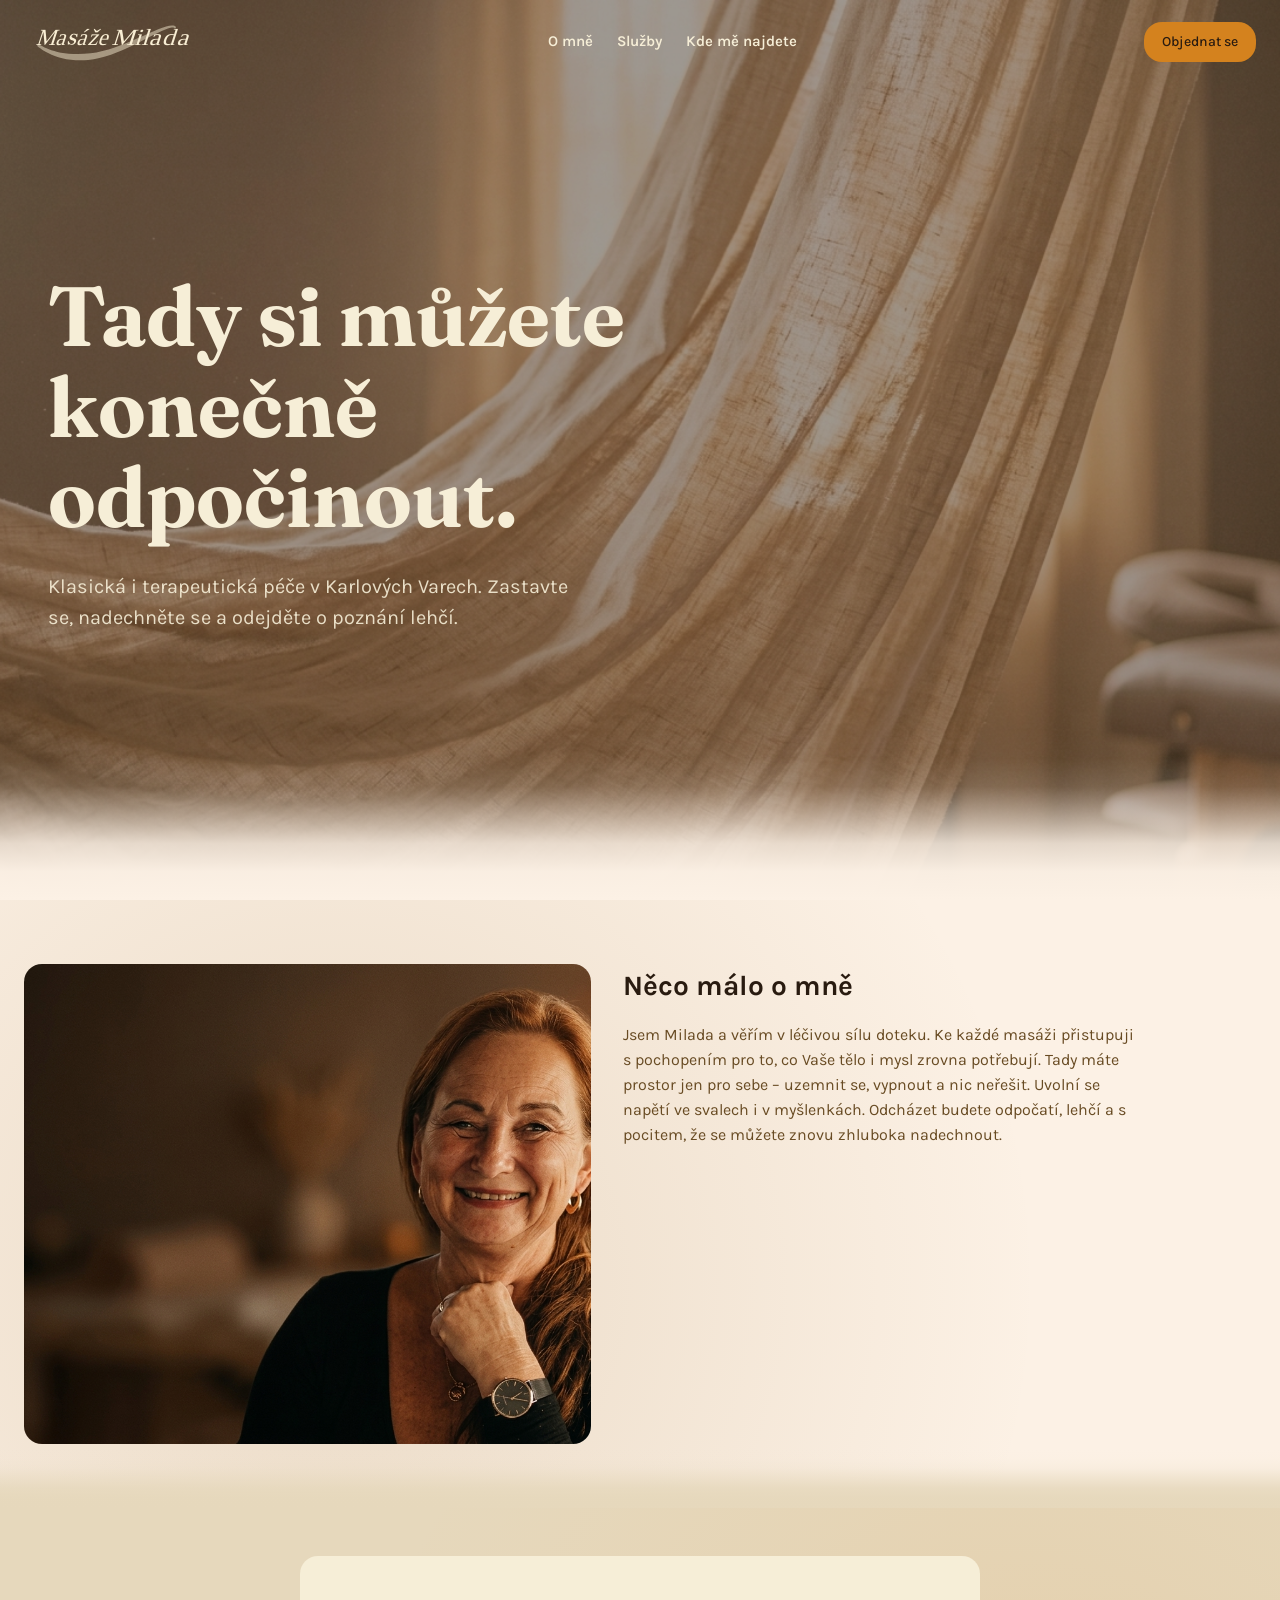
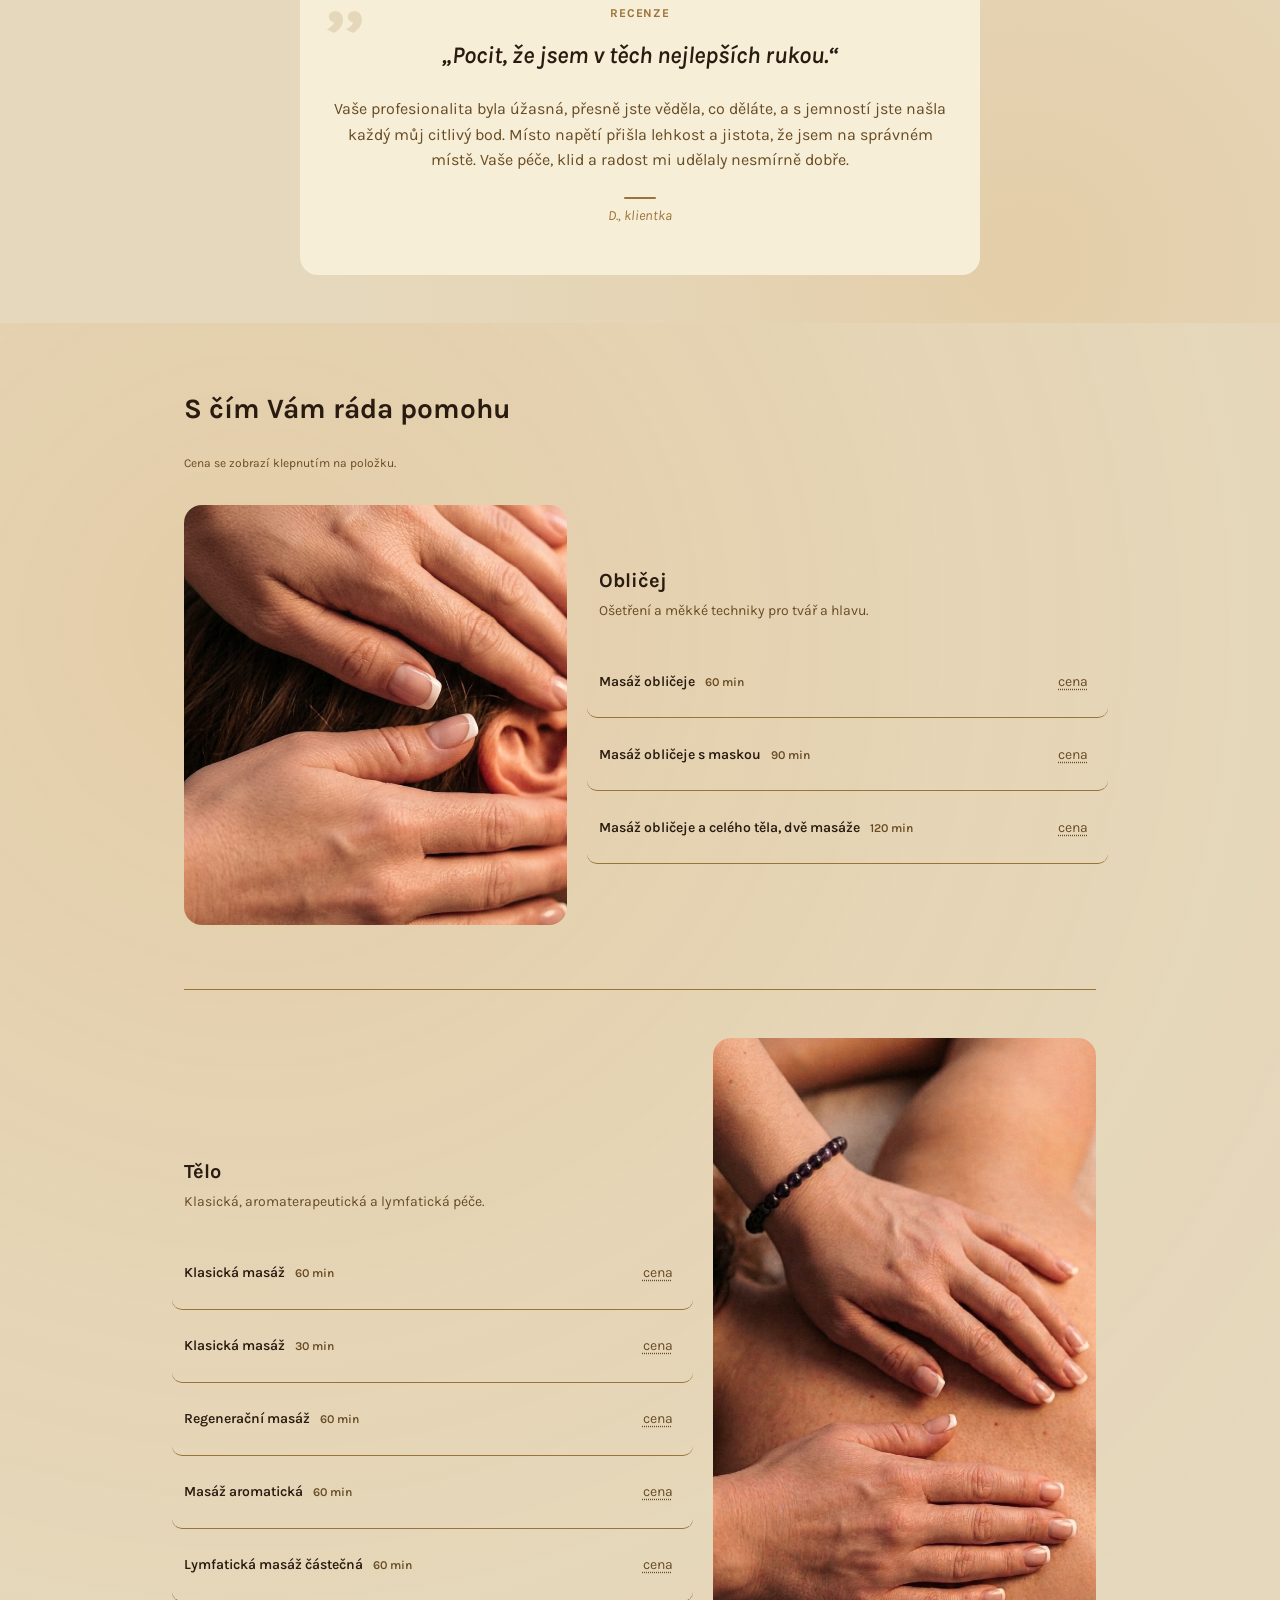
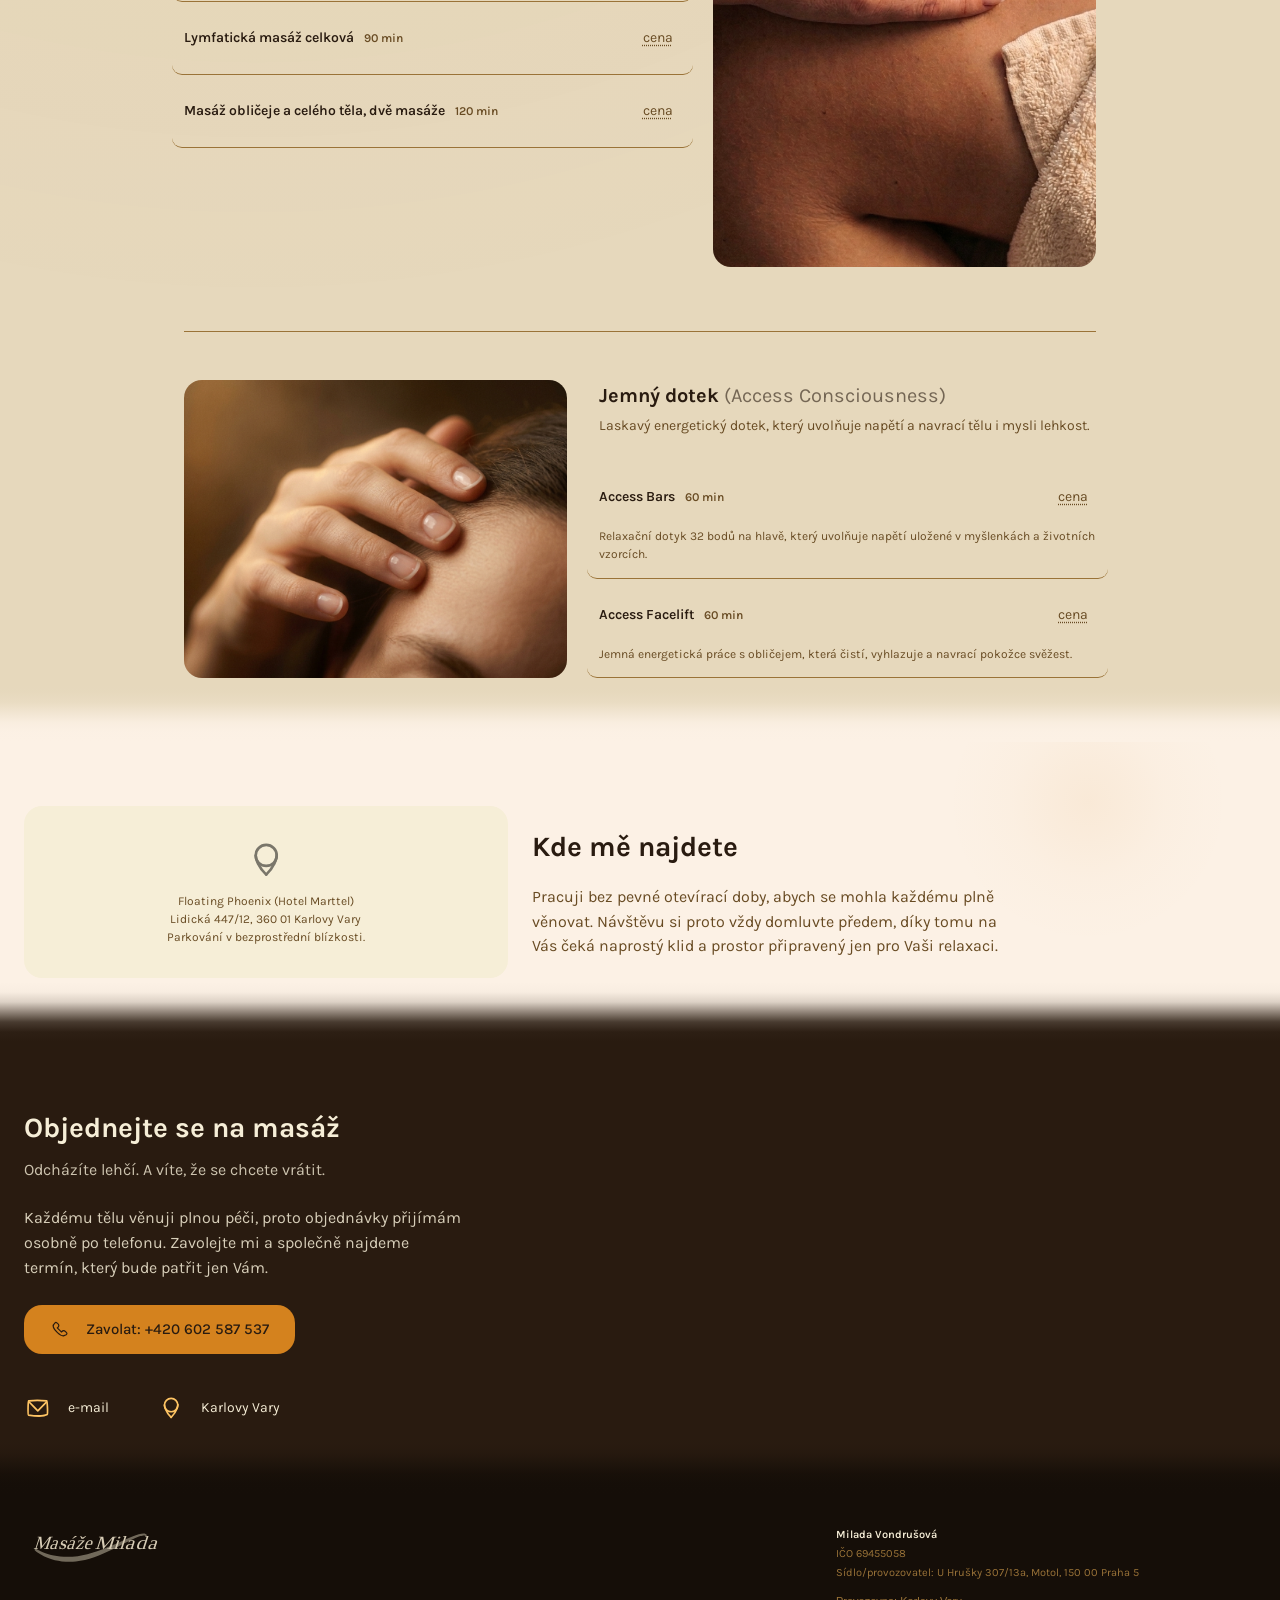
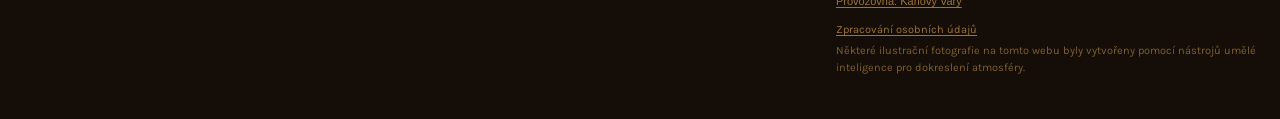
==== index.html @ 9ed3a7af "Přejmenovat wireframe.html na index.html pro GitHub Pages Umožňuje kořenovou URL na GitHub Pages fun" ====
<!DOCTYPE html>
<html lang="cs">
<head>
<meta charset="UTF-8">
<meta name="viewport" content="width=device-width, initial-scale=1.0">
<link rel="icon" type="image/svg+xml" href="favicon.svg">
<!-- TODO: nahradit https://REPLACE-DOMENA.cz/ reálnou doménou, až bude vybraná -->
<link rel="canonical" href="https://REPLACE-DOMENA.cz/">
<title>Masáže Milada — Karlovy Vary</title>
<meta name="description" content="Klasické, aromaterapeutické a lymfatické masáže i Access Consciousness v Karlových Varech. Rezervace osobně po telefonu.">

<meta property="og:type" content="website">
<meta property="og:locale" content="cs_CZ">
<meta property="og:title" content="Masáže Milada — Karlovy Vary">
<meta property="og:description" content="Klasické, aromaterapeutické a lymfatické masáže i Access Consciousness v Karlových Varech. Rezervace osobně po telefonu.">
<meta property="og:image" content="https://REPLACE-DOMENA.cz/hero.jpg">
<meta property="og:url" content="https://REPLACE-DOMENA.cz/">
<meta name="twitter:card" content="summary_large_image">

<script type="application/ld+json">
{
  "@context": "https://schema.org",
  "@type": "HealthAndBeautyBusiness",
  "name": "Masáže Milada",
  "image": "https://REPLACE-DOMENA.cz/hero.jpg",
  "url": "https://REPLACE-DOMENA.cz/",
  "telephone": "+420602587537",
  "priceRange": "900-1900 Kč",
  "address": {
    "@type": "PostalAddress",
    "streetAddress": "Lidická 447/12",
    "addressLocality": "Karlovy Vary",
    "postalCode": "360 01",
    "addressCountry": "CZ"
  },
  "description": "Klasické, aromaterapeutické a lymfatické masáže i Access Consciousness v Karlových Varech."
}
</script>
<style>
/*
  F2+F3: tokeny, typografie, komponenty a schválený bookend motion
  natažené z design-system-2.html a miladascrollmotiondemo.html — zdroj pravdy,
  ne nové hodnoty vymyšlené na místě. Viz kontext.md sekce 12 (workflow pravidlo)
  a sekce 13 (F2 build log) pro přesný seznam převzatých komponent.

  Jedna zdokumentovaná lokální výjimka: foto ve Službách nemá radius
  (design systém jinak definuje radius 18px jednotně) — viz kontext.md.

  Jeden kompletní dokument — CSS je uvnitř organizované po jasně
  pojmenovaných komponentách (viz nadpisy sekcí níž), ne ve zvláštním souboru.
*/
@import url('https://fonts.googleapis.com/css2?family=Fraunces:opsz,wght,SOFT@6..144,100..900,0..100&family=Karla:wght@400;500;600;700&display=swap');

:root{
  --dark:#291B10;
  --dark-surface:#684B23;
  --decor:#9A7338;
  --cta:#D4821E;
  --spot:#FFC564;
  --light-surface:#F6EED7;
  --light-bg:#FCF1E5;
  --elevated:#E6D8BC;
  --radius:18px;
  --fs-caption:12px; --fs-small:14px; --fs-body:16px; --fs-h3:20px; --fs-h2:28px; --fs-h1:40px;
  --sp-1:8px; --sp-2:16px; --sp-3:24px; --sp-4:32px; --sp-6:48px; --sp-8:64px; --sp-12:96px;
  --nav-h:84px;
}

*{ box-sizing:border-box; }
html{ scroll-behavior:smooth; }
body{
  margin:0;
  font-family:'Karla', sans-serif;
  font-size:var(--fs-body);
  color:var(--dark);
  background:var(--light-bg);
  line-height:1.55;
  overflow-x:hidden;
}
img{ display:block; max-width:100%; }
.container{ max-width:1280px; margin:0 auto; padding:0 var(--sp-3); }
#o-milade, #sluzby, #kde, #rezervace{ scroll-margin-top:var(--nav-h); }

/* ---------- NAV ---------- */
nav.wire{ position:fixed; top:0; left:0; right:0; z-index:100; background:rgba(41,27,16,0); transition:background 700ms ease; }
nav.wire.scrolled{ background:rgba(41,27,16,0.92); }
nav.wire .bar{ display:flex; align-items:center; justify-content:space-between; padding:var(--sp-2) var(--sp-3); max-width:1280px; margin:0 auto; }
nav.wire .wordmark{ display:flex; align-items:center; }
nav.wire .wordmark img{ height:52px; width:auto; display:block; }
nav.wire .links{ display:none; gap:var(--sp-3); font-size:15px; font-weight:600; color:var(--light-surface); list-style:none; margin:0; padding:0; }
nav.wire .links a{ position:relative; color:inherit; text-decoration:none; padding-bottom:4px; transition:color 200ms ease; }
nav.wire .links a:hover{ color:var(--spot); }
nav.wire .links a.active{ color:var(--spot); }
nav.wire .links a.active::after{ content:""; position:absolute; left:0; right:0; bottom:0; height:2px; background:var(--cta); border-radius:2px; }
nav.wire .nav-cta{ display:none; }
nav.wire .nav-cta .cta-btn{ padding:9px 18px; font-size:var(--fs-small); }
nav.wire .hamburger{
  width:44px; height:44px; border-radius:12px; background:var(--dark);
  display:flex; align-items:center; justify-content:center; color:var(--light-surface);
  border:none; cursor:pointer;
}
nav.wire .hamburger svg{ width:22px; height:22px; }
/* Popover ukotvený k hamburger tlačítku — vystupuje z rohu, ne přes celou šířku. */
nav.wire .mobile-panel{
  position:absolute; top:calc(100% + 10px); right:var(--sp-3);
  width:190px; max-width:calc(100vw - 2 * var(--sp-3));
  background:var(--dark); border-radius:var(--radius);
  box-shadow:0 16px 40px rgba(0,0,0,.35);
  transform-origin:top right;
  transform:scale(.85) translateY(-6px); opacity:0; pointer-events:none;
  transition:transform 300ms cubic-bezier(.22,1,.36,1), opacity 250ms ease-out;
}
nav.wire .mobile-panel.open{ transform:scale(1) translateY(0); opacity:1; pointer-events:auto; }
nav.wire .panel-close{
  position:absolute; top:10px; right:10px; width:28px; height:28px;
  border:none; background:transparent; color:var(--light-surface);
  cursor:pointer; display:flex; align-items:center; justify-content:center; padding:0;
}
nav.wire .panel-close svg{ width:16px; height:16px; }
nav.wire .mobile-panel .panel-inner{ padding:var(--sp-3) var(--sp-3) var(--sp-2); padding-top:calc(var(--sp-3) + 18px); display:flex; flex-direction:column; gap:10px; text-align:center; }
nav.wire .mobile-panel a{ color:var(--light-surface); text-decoration:none; padding:10px; font-size:var(--fs-small); border-radius:10px; display:block; }
nav.wire .mobile-panel a:hover{ background:rgba(255,255,255,.08); }
nav.wire .mobile-panel a.cta-link{ background:var(--cta); color:var(--dark); font-weight:600; margin-top:4px; }
nav.wire .mobile-panel a.cta-link:hover{ background:var(--cta); opacity:.88; }
@media (min-width:640px){
  nav.wire .links{ display:flex; }
  nav.wire .nav-cta{ display:block; }
  nav.wire .hamburger{ display:none; }
}

/* ---------- CTA (design-system-2.html, natažené beze změny) ---------- */
.cta-wrap{ position:relative; display:inline-block; }
.cta-halo{
  position:absolute; inset:-16px; border-radius:30px;
  background:radial-gradient(circle, rgba(255,197,100,0.85), rgba(255,197,100,0) 68%);
  filter:blur(9px); opacity:0; transition:opacity 700ms ease-out;
  pointer-events:none; z-index:0;
}
.cta-wrap:hover .cta-halo{ opacity:1; }
/* V nav nad Hero fotkou (nescrollováno) je halo vypnuté — moc hlučné na teplé, texturované fotce. Po scrollu (tmavé pozadí navu) se chová normálně. */
nav.wire:not(.scrolled) .nav-cta .cta-wrap:hover .cta-halo{ opacity:0; }
.cta-btn{
  position:relative; z-index:1;
  font-family:'Karla',sans-serif; font-weight:500; font-size:15px;
  background:var(--cta); color:var(--dark); border:none; border-radius:var(--radius);
  padding:13px 26px; cursor:pointer; display:inline-block; text-decoration:none;
  transform:scale(1) translateY(0); transition:transform 450ms ease-out;
}
.cta-btn:hover{ animation:breathe 950ms cubic-bezier(.37,0,.22,1) forwards; }
.cta-btn:focus-visible{ outline:3px solid var(--light-surface); outline-offset:2px; }
.cta-btn .btn-label{ position:relative; z-index:1; }
@keyframes breathe{
  0%{ transform:scale(1) translateY(0); }
  55%{ transform:scale(1.045) translateY(-3px); }
  100%{ transform:scale(1.02) translateY(-1.5px); }
}

/* ---------- KINETICKÁ TYPOGRAFIE ---------- */
.kinetic-line{ display:block; overflow:hidden; padding:0.05em 0; }
.kinetic-line .word{ display:inline-block; opacity:0; filter:blur(6px); transform:translateY(0.4em); will-change:opacity, filter, transform; }
/* Hero H1 (data-kinetic-load): odhalí se při načtení stránky, ne při scrollu — Hero nemá "cestu odspoda", je to první věc na stránce. */
.kinetic-line[data-kinetic-load] .word{ transition:opacity 700ms ease-out, filter 700ms ease-out, transform 700ms ease-out; }
.kinetic-line[data-kinetic-load] .word.revealed{ opacity:1; filter:blur(0); transform:translateY(0); }
/* Cokoliv .reveal-after čeká, až doreverbuje nadpis (Hero subheadline) — objeví se až po něm, ne zároveň. */
.reveal-after{ opacity:0; transform:translateY(8px); transition:opacity 600ms ease-out, transform 600ms ease-out; }
.reveal-after.revealed{ opacity:.9; transform:translateY(0); }

/* ---------- HERO (Příchod — bez paralaxu, statické) ---------- */
.hero{ position:relative; min-height:100vh; display:flex; align-items:center; overflow:hidden; background:var(--dark); }
.hero img{ position:absolute; inset:0; width:100%; height:100%; object-fit:cover; z-index:0; }
.hero::before{ content:""; position:absolute; inset:0; z-index:1; background:rgba(41,27,16,.45); }
.hero::after{
  content:""; position:absolute; left:0; right:0; bottom:0; height:170px; z-index:1; pointer-events:none;
  background:linear-gradient(to bottom,
    rgba(252,241,229,0) 0%,
    rgba(252,241,229,.02) 16.7%,
    rgba(252,241,229,.15) 33.3%,
    rgba(252,241,229,.5) 50%,
    rgba(252,241,229,.85) 66.7%,
    rgba(252,241,229,.98) 83.3%,
    rgba(252,241,229,1) 100%);
}
.hero .inner{ position:relative; z-index:2; padding:var(--sp-8) var(--sp-3); color:var(--light-surface); max-width:1280px; margin:0 auto; width:100%; }
.hero h1{
  font-family:'Fraunces', serif;
  font-variation-settings:'opsz' 64, 'wght' 680, 'SOFT' 15;
  font-size:clamp(38px,8vw,84px); line-height:1.08; margin:0 0 var(--sp-3); max-width:760px; color:var(--light-surface);
}
.hero .sub{ font-family:'Karla',sans-serif; font-size:var(--fs-h3); max-width:520px; margin:0; }
@media (min-width:1024px){
  .hero .inner{ padding:var(--sp-12) var(--sp-6); }
}

/* ---------- O MILADĚ (Dotek — statický glow, parallax odstraněn 24.8. kvůli rendering artefaktu na švu) ---------- */
.o-milade{ position:relative; background:var(--light-bg); overflow:hidden; }
.o-milade .layer{
  position:absolute; inset:-15% -10%; z-index:0;
  background:radial-gradient(circle at 30% 60%, rgba(154,115,56,0.18), transparent 60%);
}
.o-milade::after{
  content:""; position:absolute; left:0; right:0; bottom:0; height:60px; z-index:0; pointer-events:none;
  background:linear-gradient(to bottom,
    rgba(230,216,188,0) 0%,
    rgba(230,216,188,.02) 16.7%,
    rgba(230,216,188,.15) 33.3%,
    rgba(230,216,188,.5) 50%,
    rgba(230,216,188,.85) 66.7%,
    rgba(230,216,188,.98) 83.3%,
    rgba(230,216,188,1) 100%);
}
.o-milade .inner{ position:relative; z-index:1; display:flex; flex-direction:column; gap:var(--sp-4); padding-top:var(--sp-8); padding-bottom:var(--sp-8); }
.o-milade .photo{ width:100%; border-radius:var(--radius); overflow:hidden; }
.o-milade .photo img{ width:100%; height:340px; object-fit:cover; }
.o-milade h2{ font-family:'Karla',sans-serif; font-weight:700; font-size:var(--fs-h2); margin:0 0 var(--sp-2); color:var(--dark); }
.o-milade p.intro{ font-family:'Karla',sans-serif; font-size:var(--fs-body); color:var(--dark-surface); margin:0; max-width:52ch; }
@media (min-width:640px){
  .o-milade .inner{ flex-direction:row; align-items:flex-start; }
  .o-milade .photo{ flex:0 0 42%; }
  .o-milade .photo img{ height:420px; }
  .o-milade .text{ flex:1; }
}
@media (min-width:1024px){
  .o-milade .photo{ flex:0 0 46%; }
  .o-milade .photo img{ height:480px; }
}

/* ---------- RECENZE (tichý pull-quote — sdílí --elevated se Službami, žádný nový fade seam) ---------- */
.recenze{
  padding:var(--sp-6) 0;
  background:radial-gradient(circle at 80% 85%,
    rgba(212,130,30,.12) 0%,
    rgba(212,130,30,.08) 20%,
    rgba(212,130,30,.04) 35%,
    rgba(212,130,30,.015) 50%,
    rgba(212,130,30,0) 65%), var(--elevated);
}
.recenze .quote-panel{
  position:relative; max-width:680px; margin:0 auto; overflow:hidden;
  background:var(--light-surface); border-radius:var(--radius);
  padding:var(--sp-6) var(--sp-4); text-align:center;
}
.recenze .quote-glyph{
  position:absolute; top:0; left:var(--sp-3); z-index:0; pointer-events:none;
  font-family:'Karla',sans-serif; font-weight:700; font-size:80px; line-height:1;
  color:var(--decor); opacity:.18;
}
.recenze .quote-eyebrow{
  position:relative; z-index:1;
  font-family:'Karla',sans-serif; font-size:12px; font-weight:700; letter-spacing:.08em; text-transform:uppercase;
  color:var(--decor); margin:0 0 var(--sp-2);
}
.recenze .quote-highlight{ position:relative; z-index:1; font-family:'Karla',sans-serif; font-style:italic; font-weight:600; font-size:24px; line-height:1.4; color:var(--dark); margin:0 0 var(--sp-3); }
.recenze .quote-body{ position:relative; z-index:1; font-size:var(--fs-body); color:var(--dark-surface); line-height:1.6; margin:0; }
.recenze .quote-signature{ position:relative; z-index:1; display:flex; flex-direction:column; align-items:center; gap:6px; margin-top:var(--sp-3); }
.recenze .signature-rule{ width:32px; height:2px; border-radius:2px; background:var(--decor); }
.recenze .signature-name{ font-family:'Karla',sans-serif; font-style:italic; font-size:var(--fs-small); color:var(--decor); }

/* ---------- SLUŽBY (Proměna — scannable, bez motion, bez rámečku fotek) ---------- */
.sluzby{
  position:relative; padding:var(--sp-8) 0; overflow:hidden;
  background:radial-gradient(circle at 20% 15%,
    rgba(212,130,30,.12) 0%,
    rgba(212,130,30,.08) 20%,
    rgba(212,130,30,.04) 35%,
    rgba(212,130,30,.015) 50%,
    rgba(212,130,30,0) 65%), var(--elevated);
}
.sluzby::after{
  content:""; position:absolute; left:0; right:0; bottom:0; height:60px; z-index:0; pointer-events:none;
  background:linear-gradient(to bottom,
    rgba(252,241,229,0) 0%,
    rgba(252,241,229,.02) 16.7%,
    rgba(252,241,229,.15) 33.3%,
    rgba(252,241,229,.5) 50%,
    rgba(252,241,229,.85) 66.7%,
    rgba(252,241,229,.98) 83.3%,
    rgba(252,241,229,1) 100%);
}
.sluzby .container{ position:relative; z-index:1; }
.sluzby-heading{ font-family:'Karla',sans-serif; font-weight:700; font-size:var(--fs-h2); margin:0 0 var(--sp-3); color:var(--dark); }
.sluzby-note{ font-size:var(--fs-caption); color:var(--dark-surface); margin:0 0 var(--sp-4); }
.sub-block{ margin-bottom:var(--sp-8); padding-top:var(--sp-6); }
.sub-block:first-of-type{ padding-top:0; }
.sub-block:last-child{ margin-bottom:0; }
.sub-block + .sub-block{ border-top:1px solid var(--decor); }
.service-list{ display:flex; flex-direction:column; max-width:640px; }
.price-row{ display:flex; flex-wrap:wrap; justify-content:space-between; align-items:center; cursor:pointer; padding:14px 12px; margin:0 -12px; border-radius:10px; border-bottom:1px solid var(--decor); gap:var(--sp-1) 0; transition:background-color 320ms ease-out; }
.price-row:hover, .price-row:active{ background-color:rgba(246,238,215,0.45); }
.price-row .svc-name{ font-weight:600; font-size:var(--fs-small); color:var(--dark); }
.price-row .svc-time{ font-size:var(--fs-caption); color:var(--dark-surface); margin-left:10px; }
.price-row .svc-desc{ flex:0 0 100%; font-size:var(--fs-caption); color:var(--dark-surface); margin:0; }
.price-reveal{
  position:relative; cursor:pointer; font-size:var(--fs-small);
  min-height:44px; min-width:64px; display:flex; align-items:center; justify-content:flex-end; padding:0 8px;
}
.price-reveal .pr-label, .price-reveal .pr-value{ transition:opacity 250ms ease-out, transform 250ms ease-out; }
.price-reveal .pr-label{ color:var(--dark-surface); text-decoration:underline; text-decoration-style:dotted; text-underline-offset:3px; }
.price-reveal .pr-value{ position:absolute; right:8px; color:var(--dark); font-weight:700; opacity:0; transform:translateY(6px); pointer-events:none; }
.price-reveal.revealed .pr-label{ opacity:0; transform:translateY(-6px); position:absolute; right:8px; pointer-events:none; }
.price-reveal.revealed .pr-value{ opacity:1; transform:translateY(0); position:static; pointer-events:auto; }
@media (min-width:1024px){
  .sluzby .container{ max-width:960px; }
}

/* Všechny tři bloky sdílí stejný foto+obsah vzor (24. 8. 2026, rozhodnuto po diskuzi s Sebastianem
   o "cik cak" referenci — kaskáduje se jen foto/hlavička skrz střídání stran, ceník zůstává vždy
   jeden čitelný sloupec pod hlavičkou, nikdy vedle sousedního bloku). */
.sub-block--split .photo{ width:100%; height:220px; overflow:hidden; border-radius:var(--radius); margin-bottom:var(--sp-2); }
.sub-block--split .photo img{ width:100%; height:100%; object-fit:cover; }
.sub-block--split img[src="sluzby-oblicej.jpg"], .sub-block--split img[src="sluzby-telo.jpg"]{ filter:saturate(0.82) hue-rotate(-6deg) brightness(1.02); }
.split-content h3{ font-family:'Karla',sans-serif; font-weight:700; font-size:var(--fs-h3); margin:0 0 4px; color:var(--dark); }
.split-content > p{ font-size:var(--fs-small); color:var(--dark-surface); margin:0 0 var(--sp-3); }
@media (min-width:640px){
  .sub-block--split{ display:flex; flex-direction:row; align-items:stretch; gap:var(--sp-4); }
  .sub-block--split .photo{ flex:0 0 42%; height:auto; margin-bottom:0; }
  .sub-block--photo-capped .photo{ max-height:420px; }
  .sub-block--split .split-content{ flex:1; display:flex; flex-direction:column; justify-content:center; }
  .sub-block--split .split-content .service-list{ max-width:none; }
  .sub-block--split-reverse{ flex-direction:row-reverse; }
}

/* ---------- KDE MĚ NAJDEŠ ---------- */
.kde{
  position:relative; overflow:hidden;
  background:radial-gradient(circle 220px at 85% 20%,
    rgba(212,130,30,.07) 0%,
    rgba(212,130,30,.045) 20%,
    rgba(212,130,30,.02) 35%,
    rgba(212,130,30,.008) 50%,
    rgba(212,130,30,0) 65%), var(--light-bg);
}
.kde::after{
  content:""; position:absolute; left:0; right:0; bottom:0; height:60px; z-index:0; pointer-events:none;
  background:linear-gradient(to bottom,
    rgba(41,27,16,0) 0%,
    rgba(41,27,16,.02) 16.7%,
    rgba(41,27,16,.15) 33.3%,
    rgba(41,27,16,.5) 50%,
    rgba(41,27,16,.85) 66.7%,
    rgba(41,27,16,.98) 83.3%,
    rgba(41,27,16,1) 100%);
}
.kde .inner{ position:relative; z-index:1; display:flex; flex-direction:column; gap:var(--sp-3); padding-top:var(--sp-8); padding-bottom:var(--sp-8); }
.kde .graphic{ width:100%; background:var(--light-surface); border-radius:var(--radius); display:flex; flex-direction:column; align-items:center; justify-content:center; gap:10px; padding:var(--sp-4) var(--sp-3); text-align:center; }
.kde .graphic img{ width:44px; opacity:.5; }
.kde .graphic-address{ font-size:var(--fs-caption); color:var(--dark-surface); margin:0; line-height:1.5; }
.kde h2{ font-family:'Karla',sans-serif; font-weight:700; font-size:var(--fs-h2); margin:0 0 var(--sp-2); color:var(--dark); }
.kde .text p{ font-size:var(--fs-body); color:var(--dark-surface); max-width:48ch; margin:0; }
@media (min-width:640px){
  .kde .inner{ flex-direction:row; align-items:stretch; }
  .kde .graphic{ flex:1 1 40%; }
  .kde .text{ flex:1 1 60%; display:flex; flex-direction:column; justify-content:center; }
}

/* ---------- REZERVACE (Odchod — jedna tichá paralax vrstva 0.85×) ---------- */
.rezervace{ position:relative; padding:var(--sp-8) 0; background:var(--dark); color:var(--light-surface); overflow:hidden; }
.rezervace .layer{
  position:absolute; inset:-10% -10%; z-index:0;
  background:radial-gradient(circle at 50% 50%, rgba(255,197,100,0.08), transparent 60%);
}
.rezervace::after{
  content:""; position:absolute; left:0; right:0; bottom:0; height:60px; z-index:0; pointer-events:none;
  background:linear-gradient(to bottom,
    rgba(21,14,8,0) 0%,
    rgba(21,14,8,.02) 16.7%,
    rgba(21,14,8,.15) 33.3%,
    rgba(21,14,8,.5) 50%,
    rgba(21,14,8,.85) 66.7%,
    rgba(21,14,8,.98) 83.3%,
    rgba(21,14,8,1) 100%);
}
.rezervace .container{ position:relative; z-index:1; }
.rezervace h2{ font-family:'Karla',sans-serif; font-weight:700; font-size:var(--fs-h2); margin:0 0 var(--sp-1); }
.rezervace .lede{ font-size:var(--fs-body); opacity:.8; margin:0 0 var(--sp-3); max-width:44ch; }
.rezervace .booking-note{ font-size:var(--fs-body); opacity:.85; margin:0 0 var(--sp-3); max-width:44ch; }
.rezervace .call-btn{ margin-bottom:var(--sp-4); display:inline-flex; align-items:center; gap:var(--sp-2); }
.rezervace .call-btn .icon{ width:20px; height:20px; flex:0 0 auto; }
.contact-icons{ display:flex; flex-direction:column; gap:var(--sp-3); }
.contact-icons .item{ display:flex; align-items:center; gap:var(--sp-2); min-height:44px; font-size:var(--fs-small); color:var(--light-surface); }
.contact-icons .icon{ width:28px; height:28px; color:var(--spot); flex:0 0 auto; }
@media (min-width:640px){
  .contact-icons{ flex-direction:row; gap:var(--sp-6); }
}

/* ---------- FOOTER ---------- */
/* Revidováno (Sebastian, 24. 8. 2026): footer byl jeden centrovaný blok bez vizuální váhy.
   Nově dva sloupce — logo jako identity anchor vlevo, legal obsah (stále "poznámka pod čarou",
   ne navigace) vpravo. Na mobilu se sloupce skládají pod sebe. */
footer.wire{ background:#150e08; color:var(--decor); padding:var(--sp-4) 0; font-size:11px; }
footer.wire .inner{ display:flex; flex-direction:column; gap:var(--sp-4); }
footer.wire .brand{ display:flex; align-items:flex-start; }
footer.wire .footer-logo{ height:42px; width:auto; opacity:.85; }
footer.wire .legal-block{ max-width:60ch; }
footer.wire .legal{ display:flex; flex-direction:column; gap:2px; }
footer.wire .legal b{ color:var(--light-surface); font-size:11px; font-weight:600; }
footer.wire .provozovna-btn{
  align-self:flex-start; border:none; color:var(--decor); background:transparent;
  padding:4px 0; font-size:11px; cursor:pointer; text-decoration:underline; text-underline-offset:2px;
  min-height:32px; margin-top:2px;
}
footer.wire .links{ display:flex; gap:var(--sp-2); flex-wrap:wrap; margin-top:6px; }
footer.wire .links a{ color:var(--decor); text-decoration:none; }
footer.wire .legal-link{ color:var(--decor); text-decoration:underline; text-underline-offset:2px; background:none; border:none; padding:0; font-size:11px; font-family:'Karla',sans-serif; cursor:pointer; }

/* ---------- GDPR modal ---------- */
.gdpr-modal{ position:fixed; inset:0; z-index:200; display:flex; align-items:center; justify-content:center; padding:var(--sp-3); opacity:0; pointer-events:none; transition:opacity 250ms ease; }
.gdpr-modal.open{ opacity:1; pointer-events:auto; }
.gdpr-modal__backdrop{ position:absolute; inset:0; background:rgba(21,14,8,.6); }
.gdpr-modal__panel{
  position:relative; z-index:1; background:var(--light-bg); border-radius:var(--radius);
  max-width:640px; width:100%; max-height:80vh; overflow-y:auto;
  padding:var(--sp-6) var(--sp-4); font-family:'Karla',sans-serif; color:var(--dark-surface);
  transform:translateY(12px); transition:transform 250ms ease;
}
.gdpr-modal.open .gdpr-modal__panel{ transform:translateY(0); }
.gdpr-modal__panel h2{ font-size:var(--fs-h2); color:var(--dark); margin:0 0 var(--sp-3); padding-right:var(--sp-4); }
.gdpr-modal__panel h3{ font-size:var(--fs-h3); color:var(--dark); margin:var(--sp-3) 0 var(--sp-1); }
.gdpr-modal__panel p{ margin:0 0 var(--sp-1); line-height:1.6; }
.gdpr-modal__panel ul{ margin:0 0 var(--sp-1); padding-left:1.2em; }
.gdpr-modal__panel li{ margin-bottom:6px; line-height:1.6; }
.gdpr-modal__close{
  position:absolute; top:var(--sp-2); right:var(--sp-2); width:32px; height:32px; border-radius:10px;
  border:none; background:var(--elevated); color:var(--dark); cursor:pointer;
  display:flex; align-items:center; justify-content:center; padding:0;
}
.gdpr-modal__close svg{ width:14px; height:14px; }
footer.wire .ai-note{ font-size:11px; opacity:.8; margin-top:6px; }
@media (min-width:640px){
  footer.wire .inner{ flex-direction:row; justify-content:space-between; align-items:flex-start; gap:var(--sp-6); }
}

/* ---------- prefers-reduced-motion ---------- */
@media (prefers-reduced-motion: reduce){
  html{ scroll-behavior:auto; }
  .kinetic-line .word{ opacity:1 !important; filter:none !important; transform:none !important; }
  .reveal-after{ opacity:.9 !important; transform:none !important; }
  .o-milade .layer, .rezervace .layer{ transform:none !important; }
  .cta-btn:hover{ animation:none; }
  .cta-wrap:hover .cta-halo{ transition:none; }
}
</style>
</head>
<body>

<nav class="wire" id="mainNav">
  <div class="bar">
    <a href="#" class="wordmark" aria-label="Masáže Milada – domů"><img src="logo.svg" alt="Masáže Milada"></a>
    <ul class="links">
      <li><a href="#o-milade">O mně</a></li>
      <li><a href="#sluzby">Služby</a></li>
      <li><a href="#kde">Kde mě najdete</a></li>
    </ul>
    <span class="nav-cta cta-wrap"><span class="cta-halo"></span><a href="#rezervace" class="cta-btn"><span class="btn-label">Objednat se</span></a></span>
    <button class="hamburger" id="hamburgerBtn" aria-label="Menu" aria-expanded="false">
      <svg class="icon-menu" xmlns="http://www.w3.org/2000/svg" viewBox="0 0 200 200" fill="none">
        <g stroke="currentColor" stroke-width="12" stroke-linecap="round" stroke-linejoin="round" fill="none">
          <path d="M 27.29802153817927,68.6201838880008 C 35.42727874052311,67.40724279473747 32.998860490700636,61.85658368633561 48.0859037996492,61.339138518493925 C 63.17294710859774,60.821693350652254 76.967178187014,79.87582596824514 95.02650467298857,75.4133414304092 C 113.08583115896313,70.95085689257327 117.68914583519633,58.7281591410831 139.2056917075837,60.83690104942198 C 160.72223757997108,62.94564295776087 152.68610493579587,69.71781503933603 172.14169018850623,70.12083138875096"/>
          <path d="M 27.397185665911977,105.81484396279221 C 35.52644286825581,104.60190286952889 33.09802461843334,99.05124376112703 48.18506792738191,98.53379859328534 C 63.272111236330446,98.01635342544367 77.0663423147467,117.07048604303655 95.12566880072127,112.60800150520062 C 113.18499528669584,108.14551696736469 117.78830996292903,95.92281921587451 139.3048558353164,98.0315611242134 C 160.82140170770379,100.14030303255228 152.78526906352857,106.91247511412745 172.24085431623894,107.31549146354237"/>
          <path d="M 27.189036533206135,139.59571576967699 C 35.31829373554997,138.38277467641365 32.8898754857275,132.8321155680118 47.97691879467607,132.31467040017012 C 63.063962103624604,131.79722523232846 76.85819318204086,150.85135784992133 94.91751966801543,146.3888733120854 C 98.03227256464233,145.61922637646063 100.74481866472497,144.61960284292735 103.21459080721617,143.50235410541785 C 115.06740645359848,138.13813839543906 121.28955157060331,130.06736803791637 139.09670670261056,131.81243293109816 C 160.61325257499794,133.92117483943707 152.57711993082273,140.69334692101222 172.0327051835331,141.09636327042716"/>
        </g>
      </svg>
    </button>
  </div>
  <div class="mobile-panel" id="mobilePanel">
    <button class="panel-close" id="panelCloseBtn" aria-label="Zavřít menu">
      <svg xmlns="http://www.w3.org/2000/svg" viewBox="0 0 200 200" fill="none">
        <g stroke="currentColor" stroke-width="12" stroke-linecap="round" fill="none">
          <path d="M55,55 L145,145"/>
          <path d="M145,55 L55,145"/>
        </g>
      </svg>
    </button>
    <div class="panel-inner">
      <a href="#o-milade">O mně</a>
      <a href="#sluzby">Služby</a>
      <a href="#kde">Kde mě najdete</a>
      <a href="#rezervace" class="cta-link">Objednat se</a>
    </div>
  </div>
</nav>

<!-- ================= HERO (Příchod — bez paralaxu) ================= -->
<header id="hero" class="hero">
  <img src="hero.jpg" alt="Jemně splývající textilie v teplém, tlumeném světle">
  <div class="inner">
    <h1>
      <span class="kinetic-line" data-kinetic-load><span class="word">Tady</span> <span class="word">si</span> <span class="word">můžete</span><br><span class="word">konečně</span> <span class="word">odpočinout.</span></span>
    </h1>
    <p class="sub reveal-after">Klasická i terapeutická péče v Karlových Varech. Zastavte se, nadechněte se a odejděte o poznání lehčí.</p>
  </div>
</header>

<!-- ================= O MILADĚ (Dotek) ================= -->
<section id="o-milade" class="o-milade">
  <div class="layer"></div>
  <div class="container inner">
    <div class="photo"><img src="o-milade.jpg" alt="Milada Vondrušová, masérka"></div>
    <div class="text">
      <h2>Něco málo o mně</h2>
      <p class="intro">Jsem Milada a věřím v léčivou sílu doteku. Ke každé masáži přistupuji s pochopením pro to, co Vaše tělo i mysl zrovna potřebují. Tady máte prostor jen pro sebe – uzemnit se, vypnout a nic neřešit. Uvolní se napětí ve svalech i v myšlenkách. Odcházet budete odpočatí, lehčí a s pocitem, že se můžete znovu zhluboka nadechnout.</p>
    </div>
  </div>
</section>

<!-- ================= RECENZE (tichý pull-quote mezi Dotek a Proměna) ================= -->
<section class="recenze">
  <div class="container">
    <div class="quote-panel">
      <span class="quote-glyph" aria-hidden="true">„</span>
      <p class="quote-eyebrow">Recenze</p>
      <p class="quote-highlight">„Pocit, že jsem v těch nejlepších rukou.“</p>
      <p class="quote-body">Vaše profesionalita byla úžasná, přesně jste věděla, co děláte, a s jemností jste našla každý můj citlivý bod. Místo napětí přišla lehkost a jistota, že jsem na správném místě. Vaše péče, klid a radost mi udělaly nesmírně dobře.</p>
      <div class="quote-signature">
        <span class="signature-rule"></span>
        <span class="signature-name">D., klientka</span>
      </div>
    </div>
  </div>
</section>

<!-- ================= SLUŽBY (Proměna, + Ceník) ================= -->
<section id="sluzby" class="sluzby">
  <div class="container">
    <h2 class="sluzby-heading">S čím Vám ráda pomohu</h2>
    <p class="sluzby-note">Cena se zobrazí klepnutím na položku.</p>
    <div class="sub-block sub-block--split sub-block--photo-capped">
      <div class="photo"><img src="sluzby-oblicej.jpg" alt="Masáž obličeje"></div>
      <div class="split-content">
        <h3>Obličej</h3>
        <p>Ošetření a měkké techniky pro tvář a hlavu.</p>
        <div class="service-list">
          <div class="price-row"><span class="svc-name">Masáž obličeje<span class="svc-time">60 min</span></span><div class="price-reveal"><span class="pr-label">cena</span><span class="pr-value">1000 Kč</span></div></div>
          <div class="price-row"><span class="svc-name">Masáž obličeje s maskou<span class="svc-time">90 min</span></span><div class="price-reveal"><span class="pr-label">cena</span><span class="pr-value">1200 Kč</span></div></div>
          <div class="price-row"><span class="svc-name">Masáž obličeje a celého těla, dvě masáže<span class="svc-time">120 min</span></span><div class="price-reveal"><span class="pr-label">cena</span><span class="pr-value">1900 Kč</span></div></div>
        </div>
      </div>
    </div>

    <div class="sub-block sub-block--split sub-block--split-reverse">
      <div class="photo"><img src="sluzby-telo.jpg" alt="Masáž těla"></div>
      <div class="split-content">
        <h3>Tělo</h3>
        <p>Klasická, aromaterapeutická a lymfatická péče.</p>
        <div class="service-list">
          <div class="price-row"><span class="svc-name">Klasická masáž<span class="svc-time">60 min</span></span><div class="price-reveal"><span class="pr-label">cena</span><span class="pr-value">900 Kč</span></div></div>
          <div class="price-row"><span class="svc-name">Klasická masáž<span class="svc-time">30 min</span></span><div class="price-reveal"><span class="pr-label">cena</span><span class="pr-value">450 Kč</span></div></div>
          <div class="price-row"><span class="svc-name">Regenerační masáž<span class="svc-time">60 min</span></span><div class="price-reveal"><span class="pr-label">cena</span><span class="pr-value">900 Kč</span></div></div>
          <div class="price-row"><span class="svc-name">Masáž aromatická<span class="svc-time">60 min</span></span><div class="price-reveal"><span class="pr-label">cena</span><span class="pr-value">1000 Kč</span></div></div>
          <div class="price-row"><span class="svc-name">Lymfatická masáž částečná<span class="svc-time">60 min</span></span><div class="price-reveal"><span class="pr-label">cena</span><span class="pr-value">900 Kč</span></div></div>
          <div class="price-row"><span class="svc-name">Lymfatická masáž celková<span class="svc-time">90 min</span></span><div class="price-reveal"><span class="pr-label">cena</span><span class="pr-value">1200 Kč</span></div></div>
          <div class="price-row"><span class="svc-name">Masáž obličeje a celého těla, dvě masáže<span class="svc-time">120 min</span></span><div class="price-reveal"><span class="pr-label">cena</span><span class="pr-value">1900 Kč</span></div></div>
        </div>
      </div>
    </div>

    <div class="sub-block sub-block--split">
      <div class="photo"><img src="sluzby-access.jpg" alt="Jemný energetický dotek"></div>
      <div class="split-content">
        <h3>Jemný dotek <span style="font-weight:400;opacity:.6;">(Access Consciousness)</span></h3>
        <p>Laskavý energetický dotek, který uvolňuje napětí a navrací tělu i mysli lehkost.</p>
        <div class="service-list">
          <div class="price-row"><span class="svc-name">Access Bars<span class="svc-time">60 min</span></span><div class="price-reveal"><span class="pr-label">cena</span><span class="pr-value">1200 Kč</span></div><p class="svc-desc">Relaxační dotyk 32 bodů na hlavě, který uvolňuje napětí uložené v myšlenkách a životních vzorcích.</p></div>
          <div class="price-row"><span class="svc-name">Access Facelift<span class="svc-time">60 min</span></span><div class="price-reveal"><span class="pr-label">cena</span><span class="pr-value">1200 Kč</span></div><p class="svc-desc">Jemná energetická práce s obličejem, která čistí, vyhlazuje a navrací pokožce svěžest.</p></div>
        </div>
      </div>
    </div>
  </div>
</section>

<!-- ================= KDE MĚ NAJDEŠ ================= -->
<section id="kde" class="kde">
  <div class="container inner">
    <div class="graphic">
      <img src="lokace-2.svg" alt="">
      <p class="graphic-address">Floating Phoenix (Hotel Marttel)<br>Lidická 447/12, 360 01 Karlovy Vary<br>Parkování v bezprostřední blízkosti.</p>
    </div>
    <div class="text">
      <h2>Kde mě najdete</h2>
      <p>Pracuji bez pevné otevírací doby, abych se mohla každému plně věnovat. Návštěvu si proto vždy domluvte předem, díky tomu na Vás čeká naprostý klid a prostor připravený jen pro Vaši relaxaci.</p>
    </div>
  </div>
</section>

<!-- ================= REZERVACE (Odchod) ================= -->
<section id="rezervace" class="rezervace">
  <div class="layer" data-speed="0.85"></div>
  <div class="container">
    <h2>Objednejte se na masáž</h2>
    <p class="lede">Odcházíte lehčí. A víte, že se chcete vrátit.</p>
    <p class="booking-note">Každému tělu věnuji plnou péči, proto objednávky přijímám osobně po telefonu. Zavolejte mi a společně najdeme termín, který bude patřit jen Vám.</p>
    <a href="tel:+420602587537" class="cta-btn call-btn"><svg class="icon" xmlns="http://www.w3.org/2000/svg" viewBox="0 0 200 200" fill="none"><g stroke="currentColor" stroke-width="12" stroke-linecap="round" stroke-linejoin="round" fill="none"><path d="M 52.151426075700044,37.120165893407 C 52.151426075700044,37.120165893407 27.58539640069131,56.3902822697937 32.91324178994603,79.675493837727 C 38.24108717920075,102.96070540566029 103.2842565914359,179.73902808280243 140.42074221033607,166.913916123583 C 177.55722782923624,154.08880416436355 173.18789668057173,142.70419005605933 160.79058439525204,131.80577056951898 C 152.57814302103338,124.5851953005665 145.64673838866617,113.88891362176167 135.04536718931655,115.8219893936324 C 129.6439640366163,116.80714523554342 119.93886589340303,121.07012521236567 115.52426842877202,130.741887370911 L 72.52126826061601,89.250442625199 C 72.52126826061601,89.250442625199 89.64325227493708,77.26792615927708 88.36447884888406,63.717245858607 C 86.85824218509941,47.76431729548004 59.86593797428742,28.87400722099639 52.151426075700044,37.120165893407"/></g></svg><span class="btn-label">Zavolat: +420 602 587 537</span></a>
    <div class="contact-icons">
      <div class="item">
        <svg class="icon" xmlns="http://www.w3.org/2000/svg" viewBox="0 0 200 200" fill="none"><g stroke="currentColor" stroke-width="12" stroke-linecap="round" stroke-linejoin="round" fill="none"><path d="M 34.541411270697,49.5275560170989 C 35.25647951756427,49.90523075793624 82.00885959507595,39.58025334745008 163.118351559135,49.5275560170989 C 165.1146777372976,50.80851218557672 171.93151130837933,138.45146599103168 165.374087353669,147.00574283616794 C 165.374087353669,147.00574283616794 130.94366405379932,166.5798289592061 32.28567547616299,150.36783251721198 C 26.763634251143767,147.6960919173423 28.430623003304394,46.29546713705531 34.541411270697,49.5275560170989"/><path d="M 38.69537934768,59.205372269338 C 50.04057268360717,71.07343400469921 98.61920397624401,121.059955196614 98.61920397624401,121.059955196614 L 159.69540984766502,58.05991702994402"/></g></svg>
        <span>e-mail</span>
      </div>
      <div class="item">
        <svg class="icon" xmlns="http://www.w3.org/2000/svg" viewBox="0 0 200 200" fill="none"><g stroke="currentColor" stroke-width="12" stroke-linecap="round" stroke-linejoin="round" fill="none"><path d="M 53.17506202501772,79.43295454979068 C 53.17506202501772,79.43295454979068 53.35365586431459,120.96094406377506 100.98758593126769,166.36877926768136"/><path d="M 148.8001098375177,76.36873426768136 C 148.8001098375177,76.36873426768136 149.51729769611143,119.20031818346263 100.98758593126769,166.36877926768136"/><circle cx="100.99" cy="79.18" r="47.81"/></g></svg>
        <span>Karlovy Vary</span>
      </div>
    </div>
  </div>
</section>

<footer class="wire" id="provozovatel">
  <div class="container inner">
    <div class="brand">
      <img src="logo.svg" alt="Masáže Milada" class="footer-logo">
    </div>
    <div class="legal-block">
      <div class="legal">
        <b>Milada Vondrušová</b>
        <span>IČO 69455058</span>
        <span>Sídlo/provozovatel: U Hrušky 307/13a, Motol, 150 00 Praha 5</span>
        <button class="provozovna-btn" onclick="document.getElementById('kde').scrollIntoView({behavior:'smooth'})">Provozovna: Karlovy Vary</button>
      </div>
      <div class="links">
        <button type="button" class="legal-link" id="gdprOpenBtn">Zpracování osobních údajů</button>
      </div>
      <p class="ai-note">Některé ilustrační fotografie na tomto webu byly vytvořeny pomocí nástrojů umělé inteligence pro dokreslení atmosféry.</p>
    </div>
  </div>
</footer>

<div class="gdpr-modal" id="gdprModal" aria-hidden="true">
  <div class="gdpr-modal__backdrop" id="gdprBackdrop"></div>
  <div class="gdpr-modal__panel" role="dialog" aria-modal="true" aria-labelledby="gdprTitle">
    <button type="button" class="gdpr-modal__close" id="gdprCloseBtn" aria-label="Zavřít">
      <svg xmlns="http://www.w3.org/2000/svg" viewBox="0 0 200 200" fill="none">
        <g stroke="currentColor" stroke-width="12" stroke-linecap="round" fill="none">
          <path d="M55,55 L145,145"/>
          <path d="M145,55 L55,145"/>
        </g>
      </svg>
    </button>
    <h2 id="gdprTitle">Zásady ochrany osobních údajů (GDPR)</h2>

    <h3>Kdo vaše údaje zpracovává?</h3>
    <p>Správcem vašich osobních údajů je Milada Vondrušová, IČO: 69455058. Vaše soukromí a pocit bezpečí jsou pro mě klíčové nejen při samotné masáži, ale i při ochraně vašich dat.</p>

    <h3>Jaké údaje zpracovávám a proč?</h3>
    <p>Jelikož objednávky probíhají osobně po telefonu, zpracovávám pouze ty informace, které mi sami dobrovolně sdělíte a které jsou naprosto nezbytné pro domluvení naší schůzky.</p>
    <ul>
      <li><b>Jméno a příjmení:</b> Abych věděla, pro koho termín rezervuji a jak vás mohu oslovovat.</li>
      <li><b>Telefonní číslo:</b> Pro vzájemnou komunikaci, potvrzení času nebo případné přesunutí masáže, pokud by to bylo nutné.</li>
      <li><b>Zdravotní omezení (volitelné):</b> Pokud mi sami během hovoru či osobní návštěvy sdělíte informace o svém zdravotním stavu (např. alergie, citlivá místa), využívám je výhradně pro zajištění maximálně bezpečné a vhodné péče.</li>
    </ul>

    <h3>Jak dlouho údaje uchovávám a s kým je sdílím?</h3>
    <p>Vaše kontaktní údaje si ponechávám pouze po dobu, kdy u mě využíváte masérské služby, a následně po dobu vyžadovanou platnými právními předpisy (například pro účely účetnictví). Vaše údaje jsou u mě v naprostém bezpečí a nikdy je nepředávám žádným třetím stranám pro marketingové či jiné účely.</p>

    <h3>Jaká jsou vaše zákonná práva?</h3>
    <p>V souvislosti s ochranou osobních údajů máte řadu práv. Kdykoliv se na mě můžete obrátit (například na telefonním čísle uvedeném na webu), pokud budete chtít uplatnit:</p>
    <ul>
      <li><b>Právo na přístup:</b> Můžete se mě zeptat, jaké údaje o vás aktuálně eviduji.</li>
      <li><b>Právo na opravu:</b> Pokud například změníte telefonní číslo, ráda si jej u sebe aktualizuji.</li>
      <li><b>Právo na výmaz:</b> Pokud si již nepřejete využívat mé služby, vaše kontaktní údaje na požádání trvale smažu.</li>
      <li><b>Právo podat stížnost:</b> Máte právo obrátit se na Úřad pro ochranu osobních údajů, pokud byste nabyli dojmu, že s vašimi daty nenakládám správně.</li>
    </ul>
  </div>
</div>

<script>
(function(){
  if('scrollRestoration' in history){ history.scrollRestoration = 'manual'; }
  if(!window.location.hash){ window.scrollTo(0, 0); }

  var reduceMotion = window.matchMedia('(prefers-reduced-motion: reduce)').matches;
  var nav = document.getElementById('mainNav');
  var hamburger = document.getElementById('hamburgerBtn');
  var panel = document.getElementById('mobilePanel');
  var panelClose = document.getElementById('panelCloseBtn');

  function onScrollNav(){
    if(window.scrollY > 40){ nav.classList.add('scrolled'); }
    else{ nav.classList.remove('scrolled'); }
  }
  window.addEventListener('scroll', onScrollNav, {passive:true});
  onScrollNav();

  function updateNavHeight(){
    document.documentElement.style.setProperty('--nav-h', nav.offsetHeight + 'px');
  }
  updateNavHeight();
  window.addEventListener('resize', updateNavHeight);

  var navLinks = Array.prototype.slice.call(document.querySelectorAll('nav.wire .links a'));
  var spySections = ['o-milade', 'sluzby', 'kde']
    .map(function(id){ return document.getElementById(id); })
    .filter(Boolean);
  if(navLinks.length && spySections.length && 'IntersectionObserver' in window){
    var intersectingIds = {};
    var spyObserver = new IntersectionObserver(function(entries){
      entries.forEach(function(entry){
        if(entry.isIntersecting){ intersectingIds[entry.target.id] = true; }
        else{ delete intersectingIds[entry.target.id]; }
      });
      navLinks.forEach(function(a){ a.classList.remove('active'); });
      var activeId = spySections.map(function(s){ return s.id; }).filter(function(id){ return intersectingIds[id]; })[0];
      if(!activeId) return;
      var link = navLinks.find(function(a){ return a.getAttribute('href') === '#' + activeId; });
      if(link) link.classList.add('active');
    }, { rootMargin: '-45% 0px -45% 0px', threshold: 0 });
    spySections.forEach(function(section){ spyObserver.observe(section); });
  }

  hamburger.addEventListener('click', function(){
    var isOpen = panel.classList.toggle('open');
    hamburger.setAttribute('aria-expanded', isOpen);
  });
  panelClose.addEventListener('click', function(){
    panel.classList.remove('open');
    hamburger.setAttribute('aria-expanded', 'false');
  });

  var gdprModal = document.getElementById('gdprModal');
  var gdprOpenBtn = document.getElementById('gdprOpenBtn');
  var gdprCloseBtn = document.getElementById('gdprCloseBtn');
  var gdprBackdrop = document.getElementById('gdprBackdrop');
  if(gdprModal && gdprOpenBtn){
    function openGdpr(){ gdprModal.classList.add('open'); gdprModal.setAttribute('aria-hidden', 'false'); }
    function closeGdpr(){ gdprModal.classList.remove('open'); gdprModal.setAttribute('aria-hidden', 'true'); }
    gdprOpenBtn.addEventListener('click', openGdpr);
    gdprCloseBtn.addEventListener('click', closeGdpr);
    gdprBackdrop.addEventListener('click', closeGdpr);
    document.addEventListener('keydown', function(e){
      if(e.key === 'Escape'){ closeGdpr(); }
    });
  }

  document.querySelectorAll('.price-row').forEach(function(row){
    var reveal = row.querySelector('.price-reveal');
    if(!reveal) return;
    row.addEventListener('click', function(){ reveal.classList.toggle('revealed'); });
  });

  var parallaxLayers = Array.prototype.slice.call(document.querySelectorAll('[data-speed]'));
  var kineticLines = Array.prototype.slice.call(document.querySelectorAll('[data-kinetic]'));
  var kineticLoadLines = Array.prototype.slice.call(document.querySelectorAll('[data-kinetic-load]'));

  function clamp(v, a, b){ return Math.max(a, Math.min(b, v)); }

  // Hero H1: odhalí se jednou při načtení stránky (time-based), ne při scrollu —
  // Hero nemá "cestu odspoda", ke které by se scroll-linked reveal dal navázat.
  // .reveal-after prvky (např. subheadline) počkají, až nadpis doreverbuje, a teprve pak se objeví.
  function revealKineticOnLoad(){
    kineticLoadLines.forEach(function(line){
      var words = line.querySelectorAll('.word');
      var n = words.length;
      words.forEach(function(word, i){
        if(reduceMotion){ word.classList.add('revealed'); return; }
        setTimeout(function(){ word.classList.add('revealed'); }, 250 + i * 110);
      });
      var lastWordDelay = 250 + (n - 1) * 110;
      var container = line.closest('.inner') || line.parentElement;
      var followers = container ? container.querySelectorAll('.reveal-after') : [];
      followers.forEach(function(el){
        if(reduceMotion){ el.classList.add('revealed'); return; }
        setTimeout(function(){ el.classList.add('revealed'); }, lastWordDelay + 500);
      });
    });
  }
  revealKineticOnLoad();

  function updateParallax(){
    if(reduceMotion) return;
    parallaxLayers.forEach(function(layer){
      var speed = parseFloat(layer.dataset.speed);
      var rect = layer.parentElement.getBoundingClientRect();
      var offset = rect.top * (1 - speed);
      layer.style.transform = 'translateY(' + offset.toFixed(1) + 'px)';
    });
  }

  function updateKinetic(){
    var vh = window.innerHeight;
    kineticLines.forEach(function(line){
      var rect = line.getBoundingClientRect();
      var progress = clamp((vh * 0.95 - rect.top) / (vh * 0.95 - vh * 0.55), 0, 1);
      var words = line.querySelectorAll('.word');
      var n = words.length;
      words.forEach(function(word, i){
        if(reduceMotion){ word.style.opacity = 1; return; }
        var start = i / (n + 1.5);
        var end = start + 0.5;
        var wProgress = clamp((progress - start) / (end - start), 0, 1);
        word.style.opacity = wProgress;
        word.style.filter = 'blur(' + (6 * (1 - wProgress)).toFixed(1) + 'px)';
        word.style.transform = 'translateY(' + (0.4 * (1 - wProgress)).toFixed(2) + 'em)';
      });
    });
  }

  var ticking = false;
  function onScrollMotion(){
    if(!ticking){
      window.requestAnimationFrame(function(){
        updateParallax();
        updateKinetic();
        ticking = false;
      });
      ticking = true;
    }
  }
  window.addEventListener('scroll', onScrollMotion, {passive:true});
  window.addEventListener('resize', onScrollMotion);
  onScrollMotion();
})();
</script>

</body>
</html>
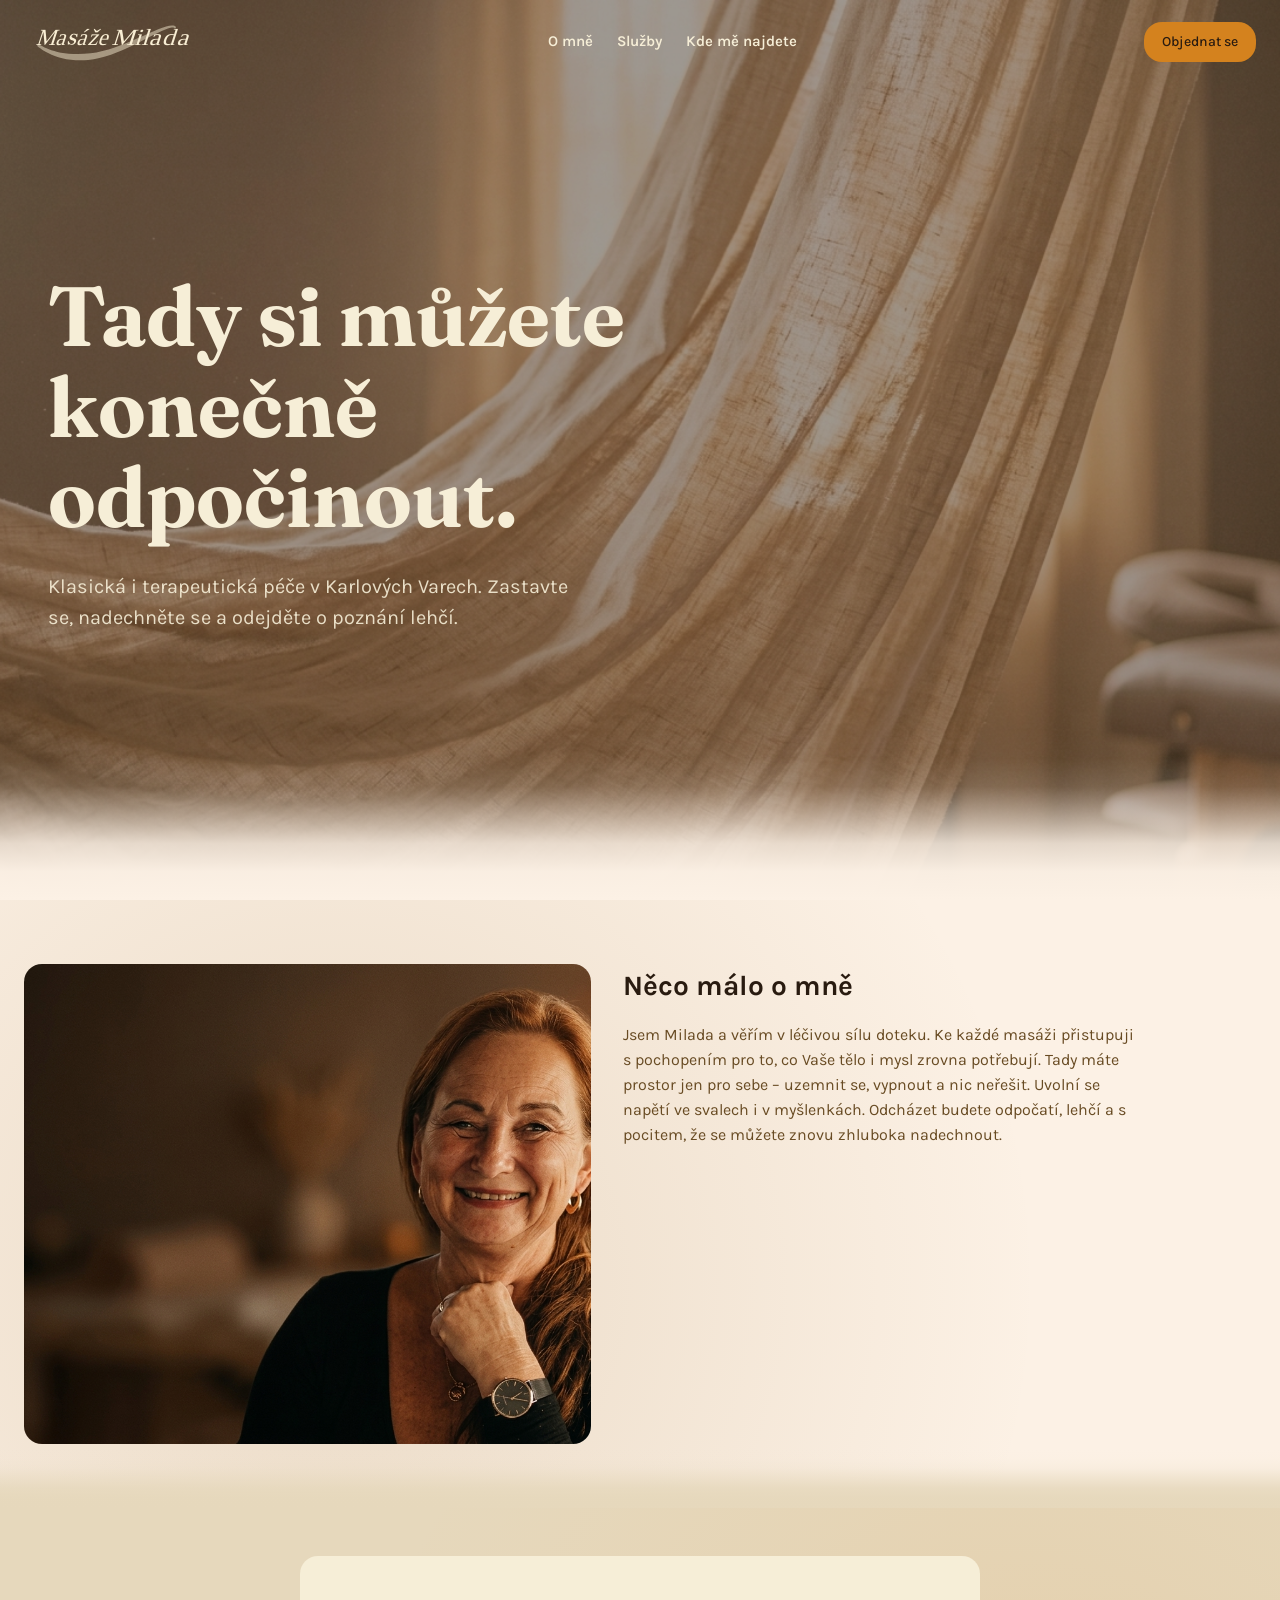
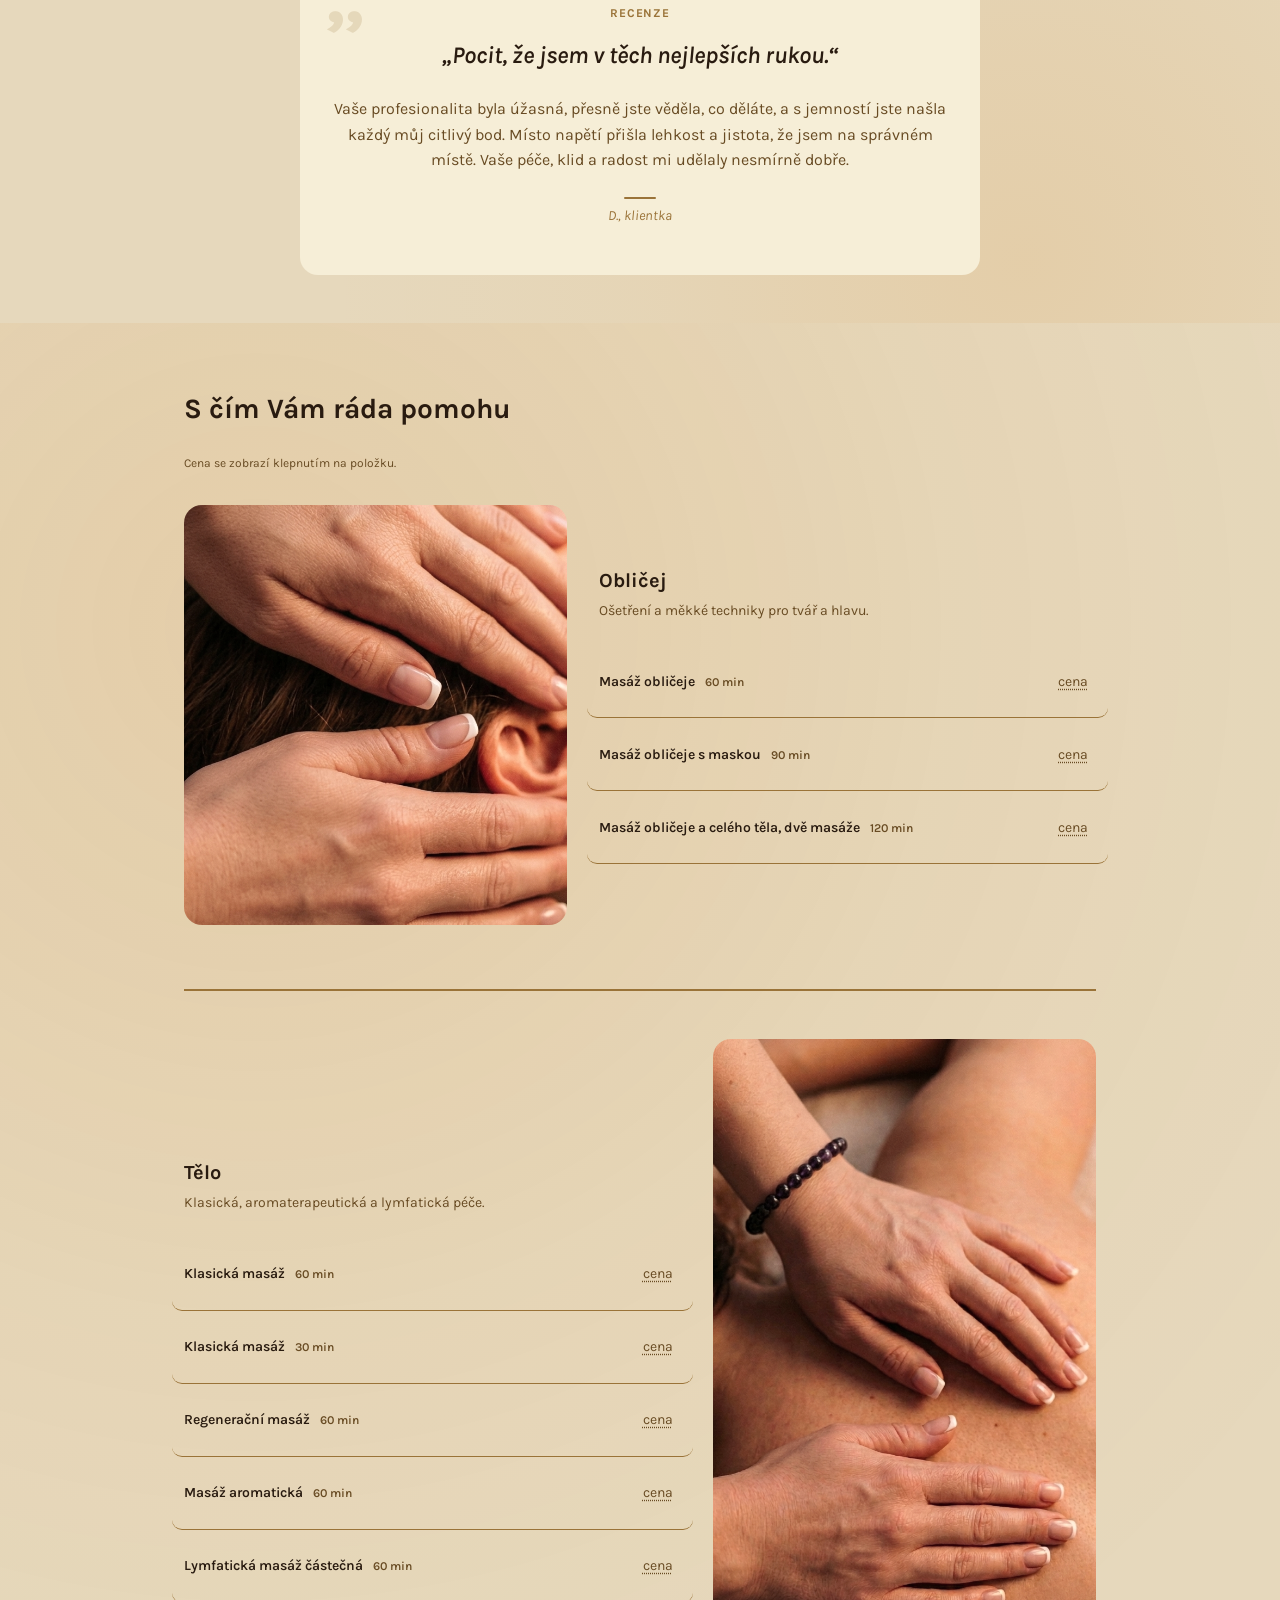
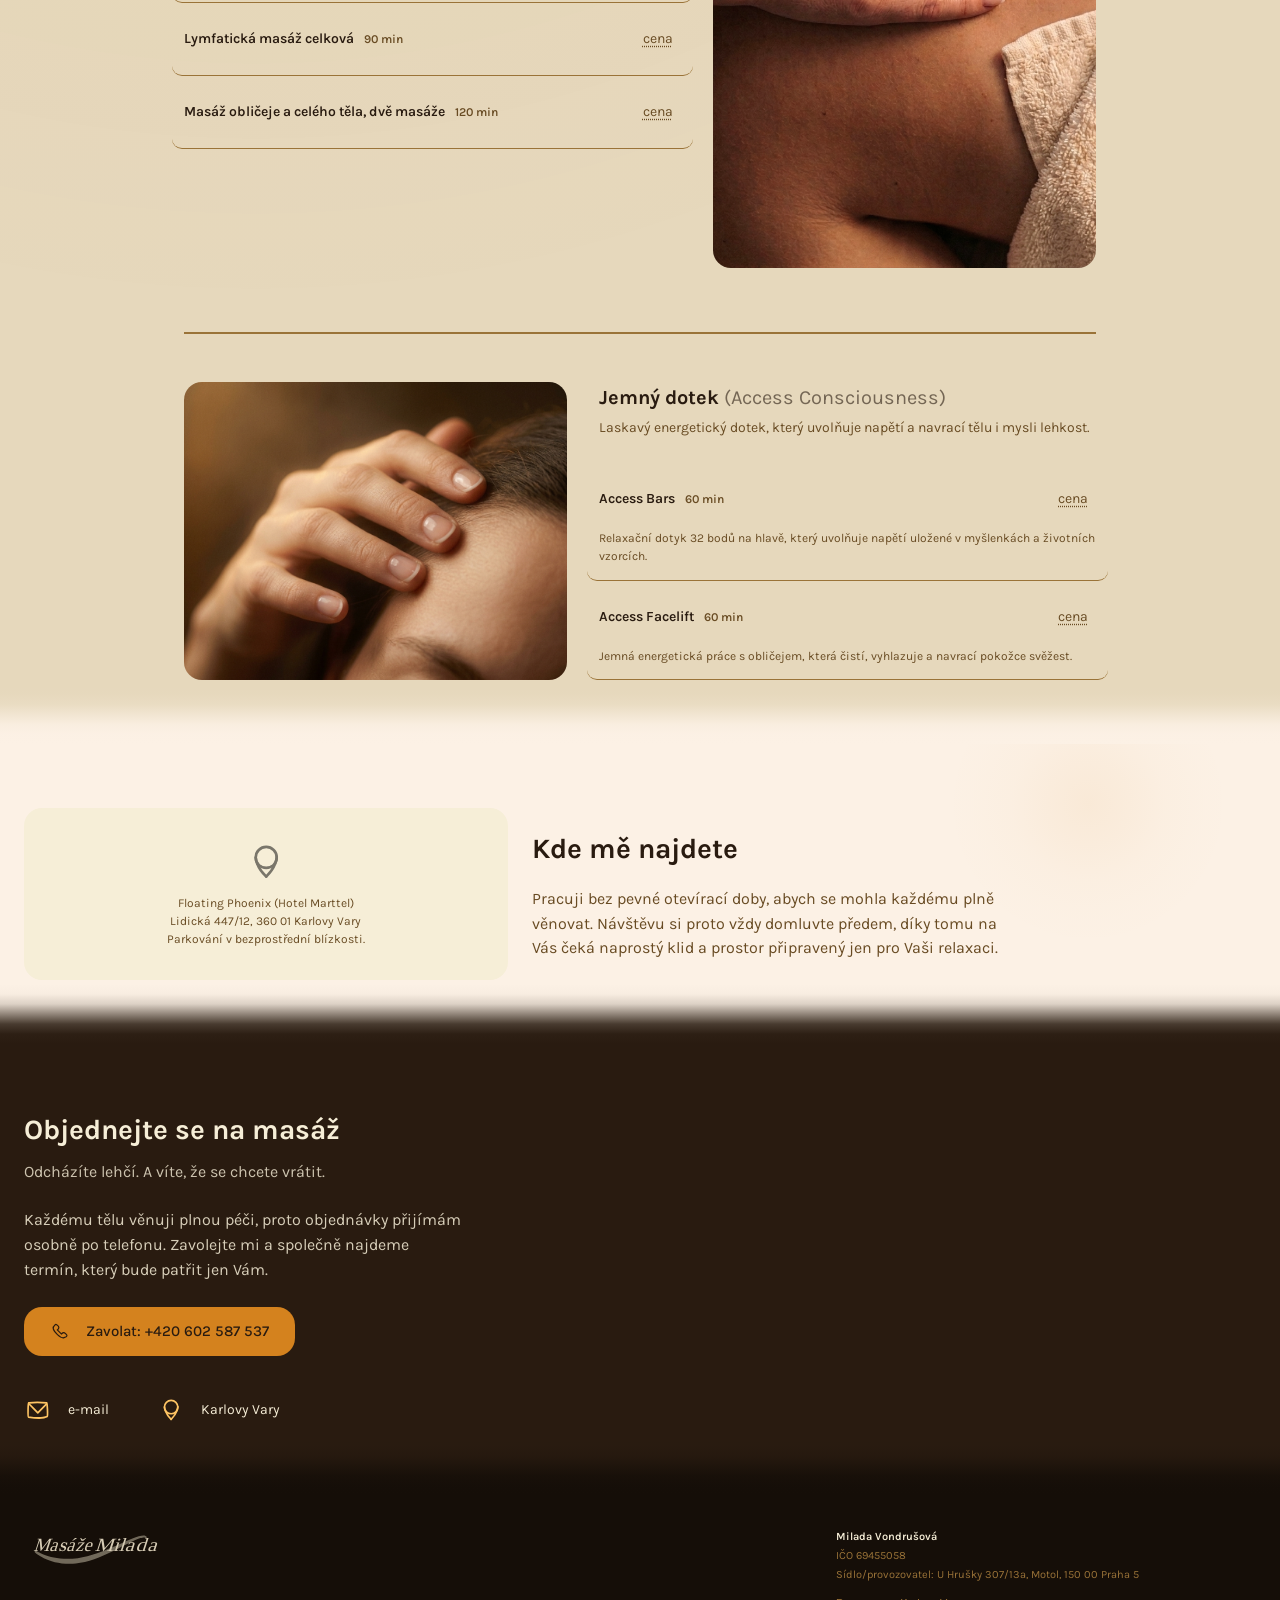
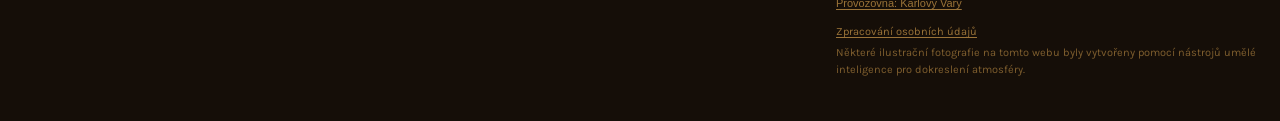
==== commit f82457a3: "Zesílit dělítko mezi bloky Služeb na 2px Odlišuje ho od 1px čárek v ceníku, aby na mobilu čitelně čt" ====
--- a/index.html
+++ b/index.html
@@ -282,7 +282,7 @@
 .sub-block{ margin-bottom:var(--sp-8); padding-top:var(--sp-6); }
 .sub-block:first-of-type{ padding-top:0; }
 .sub-block:last-child{ margin-bottom:0; }
-.sub-block + .sub-block{ border-top:1px solid var(--decor); }
+.sub-block + .sub-block{ border-top:2px solid var(--decor); }
 .service-list{ display:flex; flex-direction:column; max-width:640px; }
 .price-row{ display:flex; flex-wrap:wrap; justify-content:space-between; align-items:center; cursor:pointer; padding:14px 12px; margin:0 -12px; border-radius:10px; border-bottom:1px solid var(--decor); gap:var(--sp-1) 0; transition:background-color 320ms ease-out; }
 .price-row:hover, .price-row:active{ background-color:rgba(246,238,215,0.45); }
@@ -450,7 +450,7 @@
       <li><a href="#sluzby">Služby</a></li>
       <li><a href="#kde">Kde mě najdete</a></li>
     </ul>
-    <span class="nav-cta cta-wrap"><span class="cta-halo"></span><a href="#rezervace" class="cta-btn"><span class="btn-label">Objednat se</span></a></span>
+    <span class="nav-cta cta-wrap"><span class="cta-halo"></span><a href="tel:+420602587537" class="cta-btn"><span class="btn-label">Objednat se</span></a></span>
     <button class="hamburger" id="hamburgerBtn" aria-label="Menu" aria-expanded="false">
       <svg class="icon-menu" xmlns="http://www.w3.org/2000/svg" viewBox="0 0 200 200" fill="none">
         <g stroke="currentColor" stroke-width="12" stroke-linecap="round" stroke-linejoin="round" fill="none">
@@ -474,7 +474,7 @@
       <a href="#o-milade">O mně</a>
       <a href="#sluzby">Služby</a>
       <a href="#kde">Kde mě najdete</a>
-      <a href="#rezervace" class="cta-link">Objednat se</a>
+      <a href="tel:+420602587537" class="cta-link">Objednat se</a>
     </div>
   </div>
 </nav>
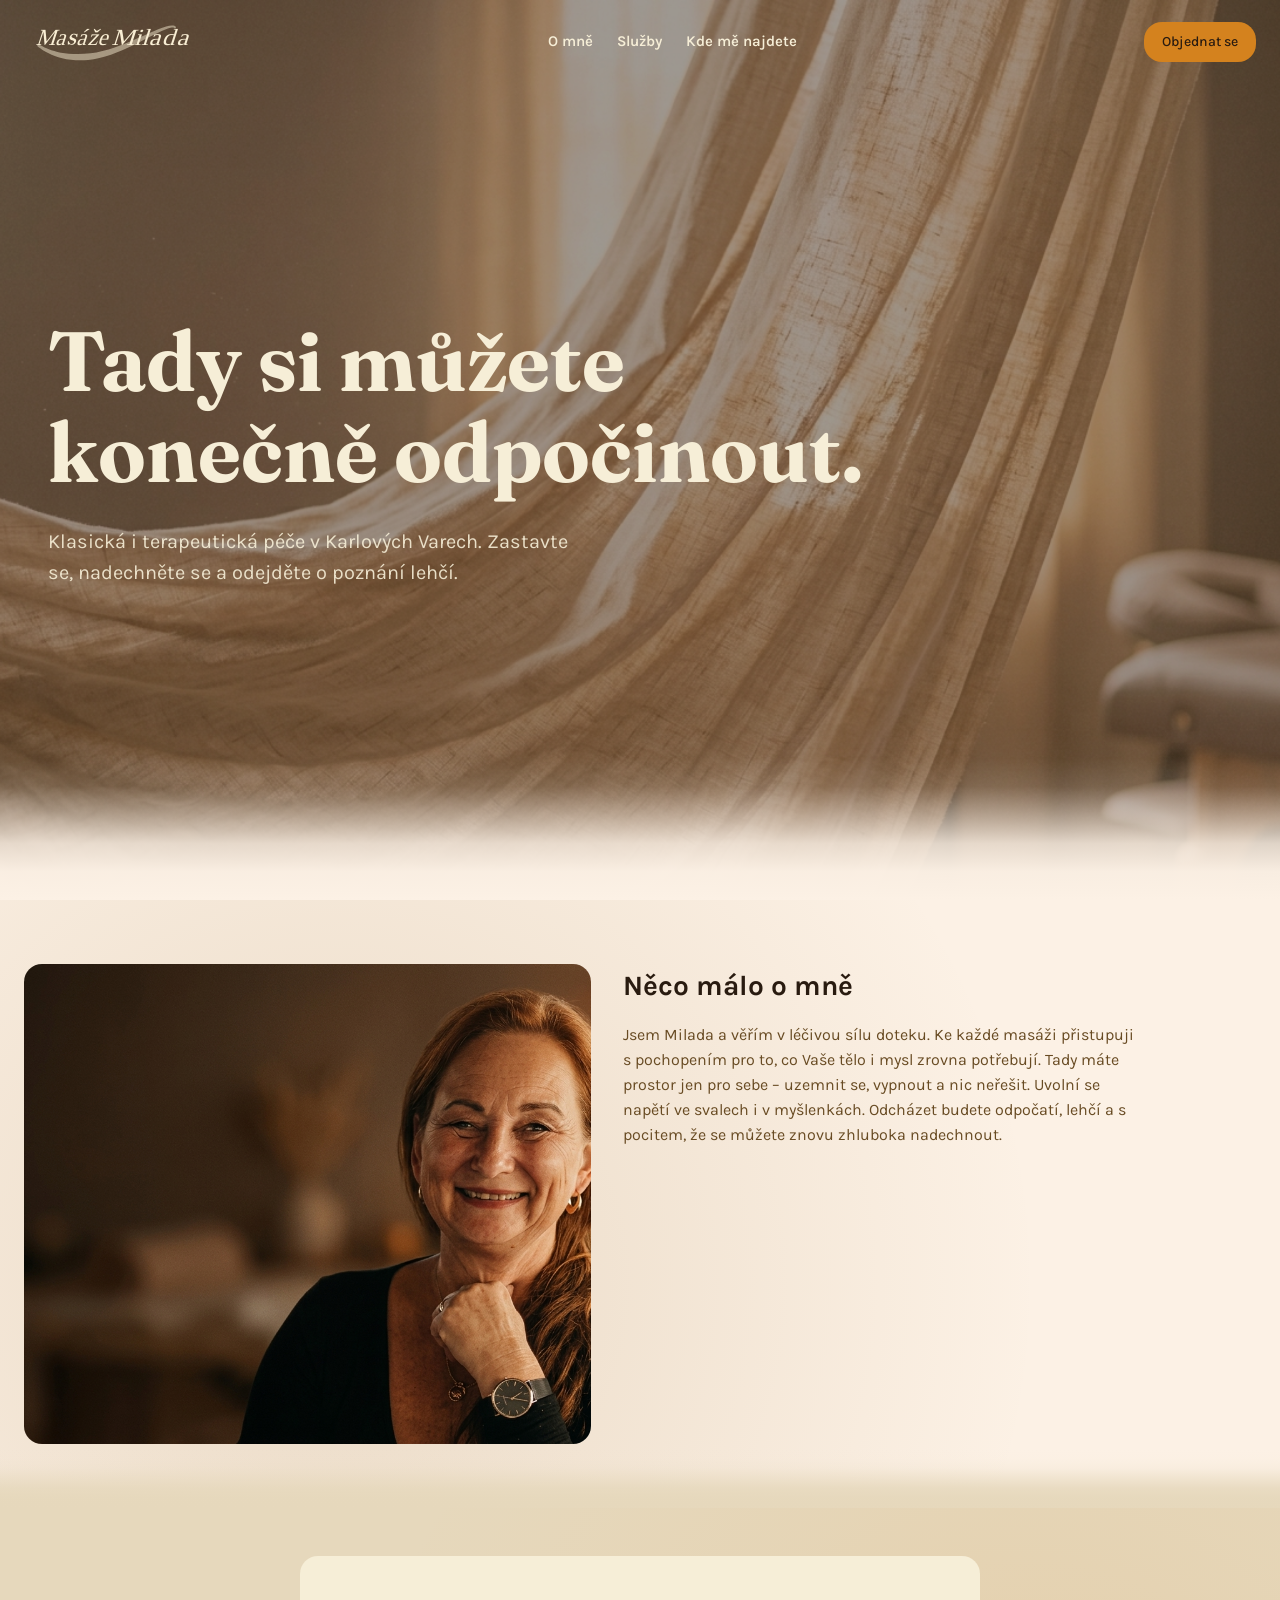
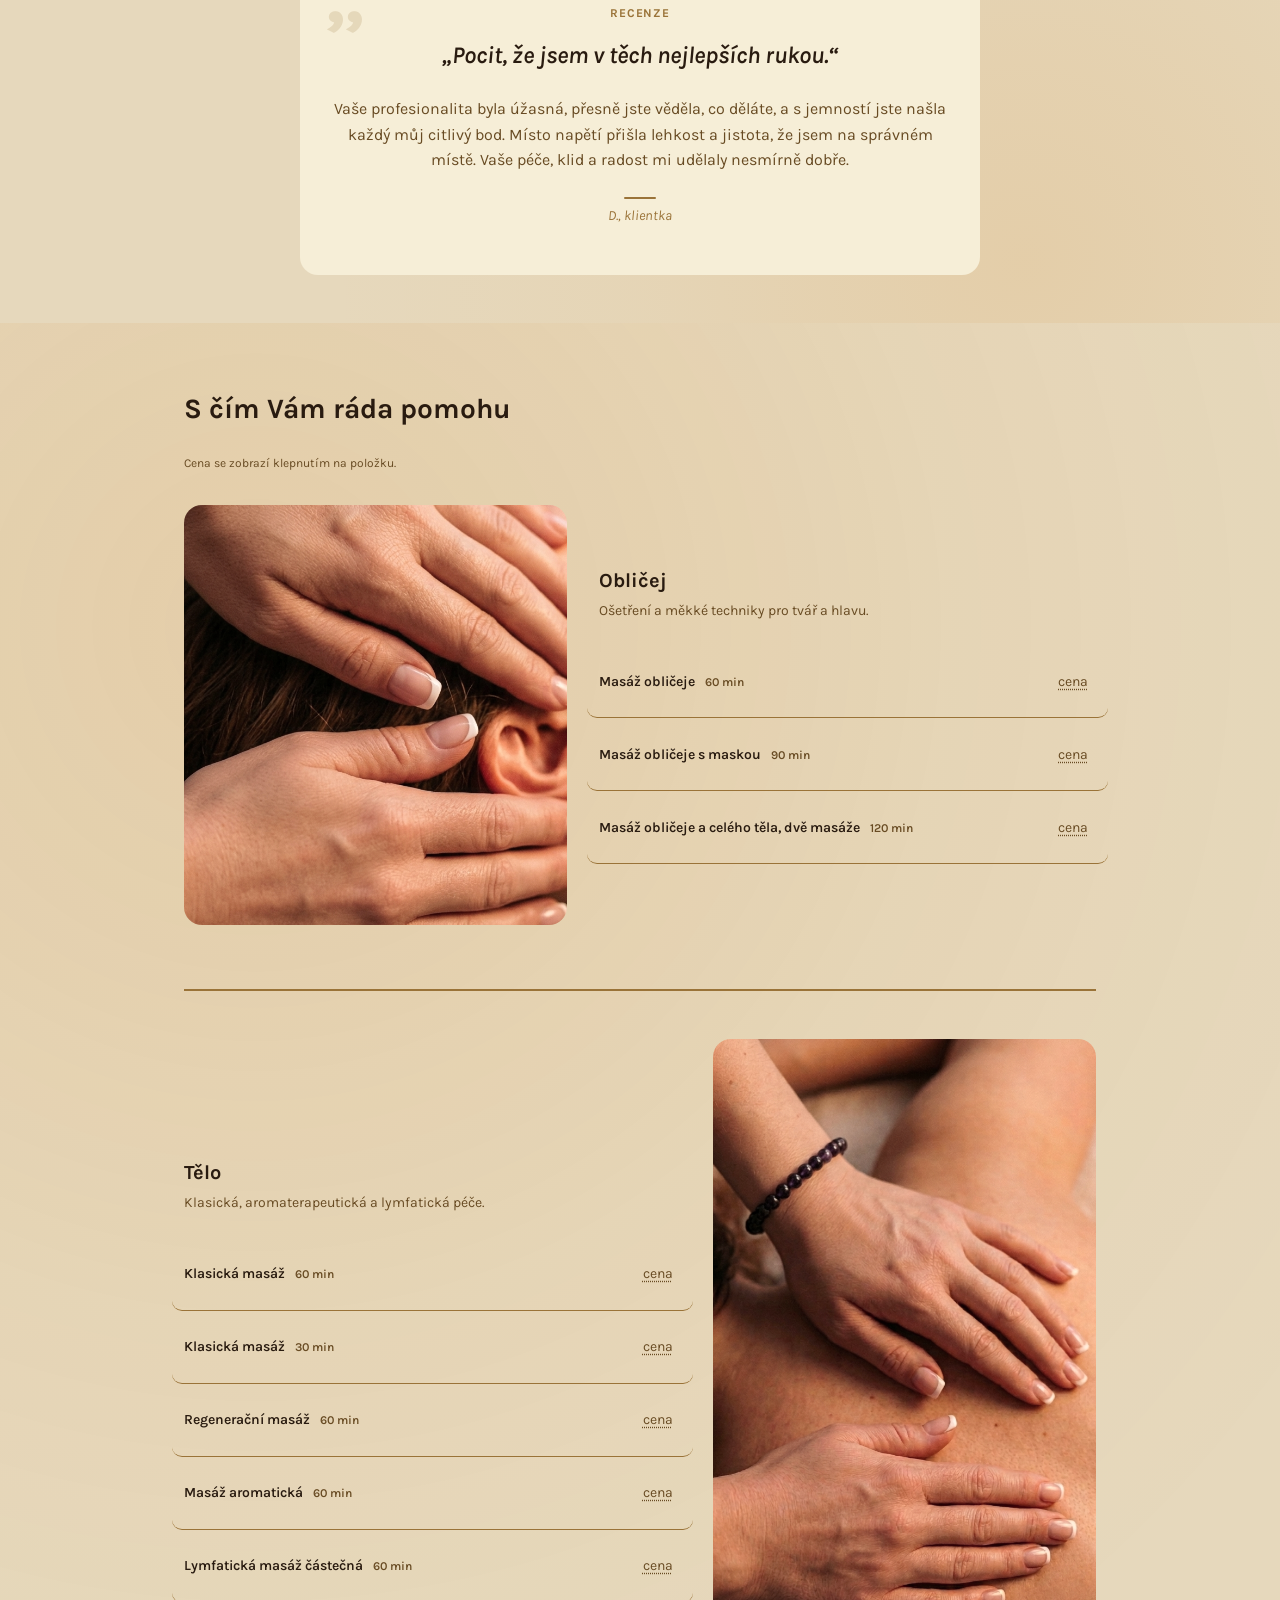
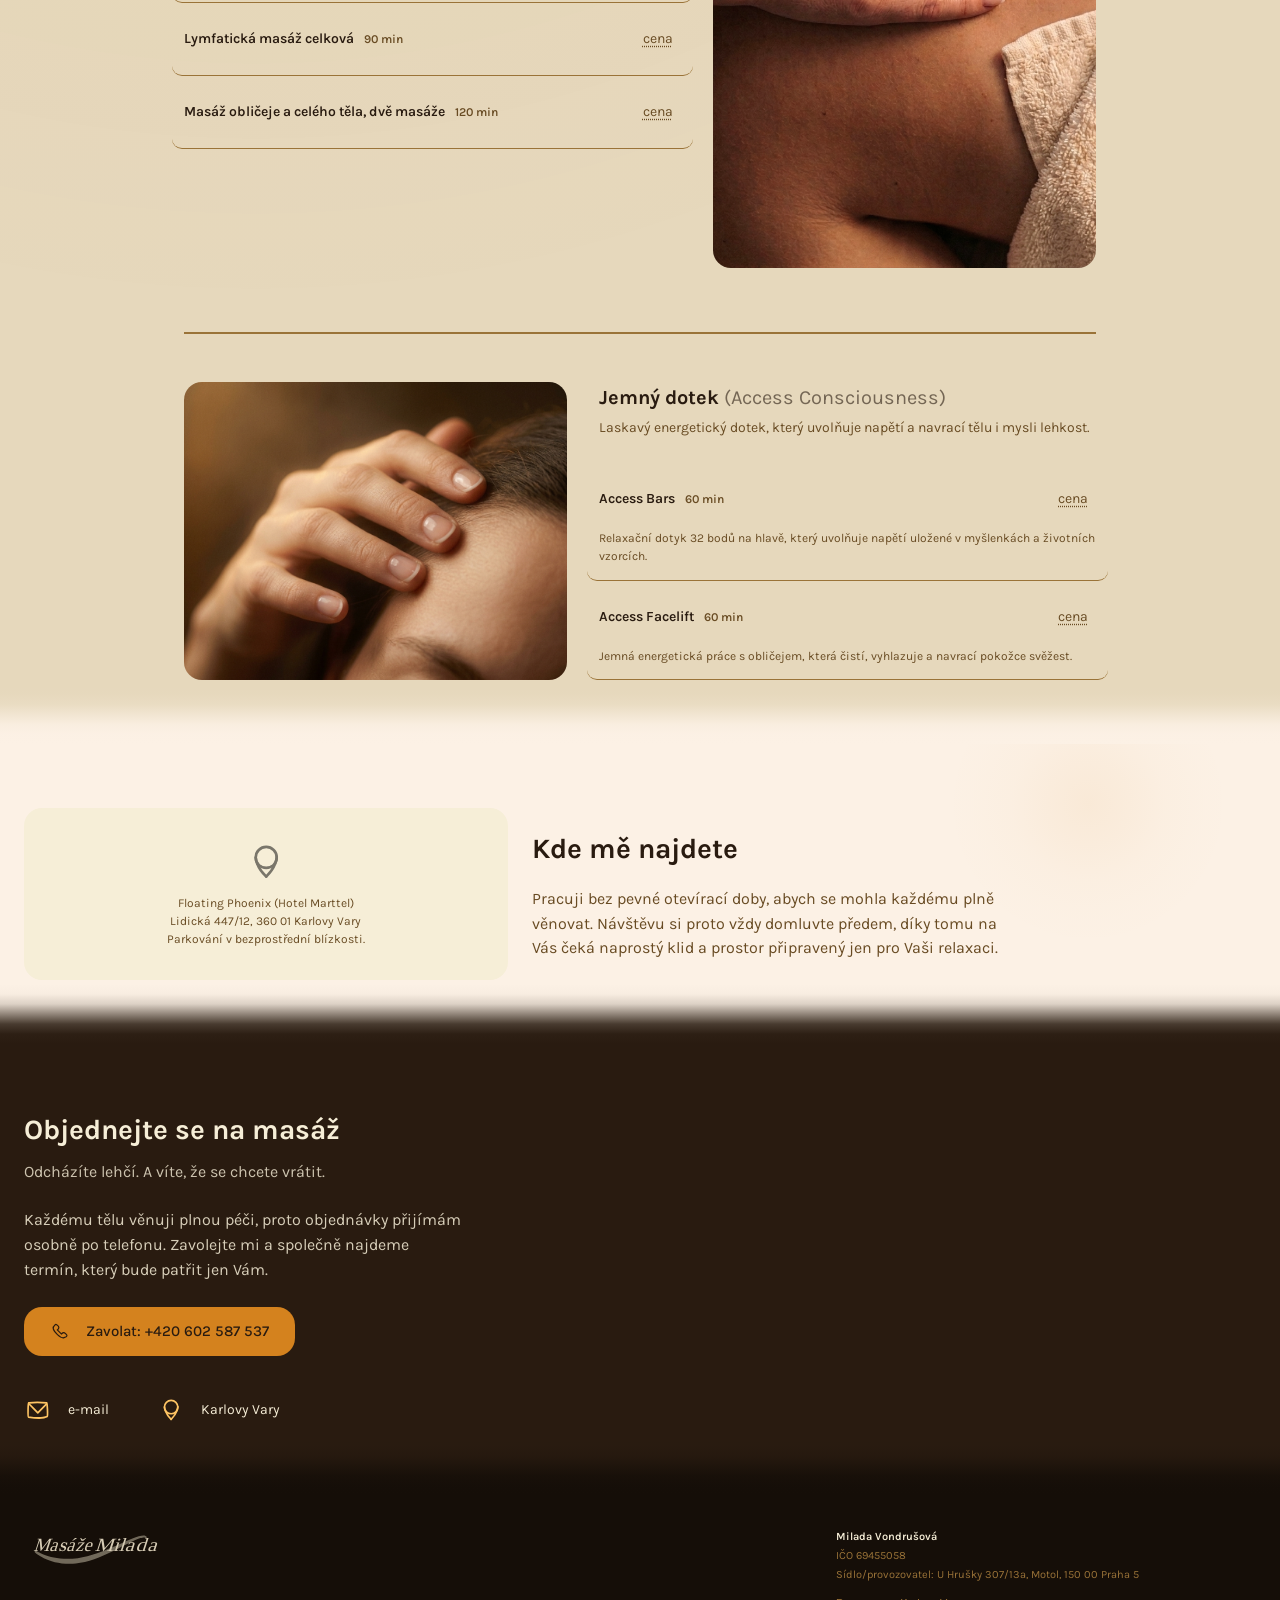
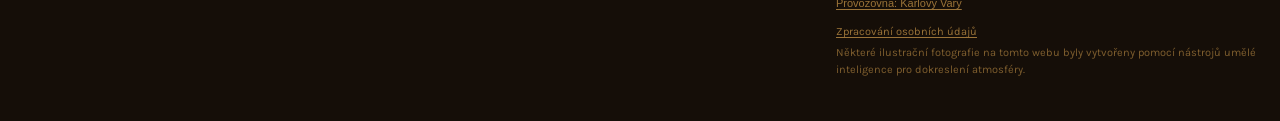
==== commit 484ab364: "Opravit nekonzistentní zalomení Hero nadpisu na širokých obrazovkách max-width bylo pevných 760px, a" ====
--- a/index.html
+++ b/index.html
@@ -184,7 +184,7 @@
 .hero h1{
   font-family:'Fraunces', serif;
   font-variation-settings:'opsz' 64, 'wght' 680, 'SOFT' 15;
-  font-size:clamp(38px,8vw,84px); line-height:1.08; margin:0 0 var(--sp-3); max-width:760px; color:var(--light-surface);
+  font-size:clamp(38px,8vw,84px); line-height:1.08; margin:0 0 var(--sp-3); max-width:14em; color:var(--light-surface);
 }
 .hero .sub{ font-family:'Karla',sans-serif; font-size:var(--fs-h3); max-width:520px; margin:0; }
 @media (min-width:1024px){
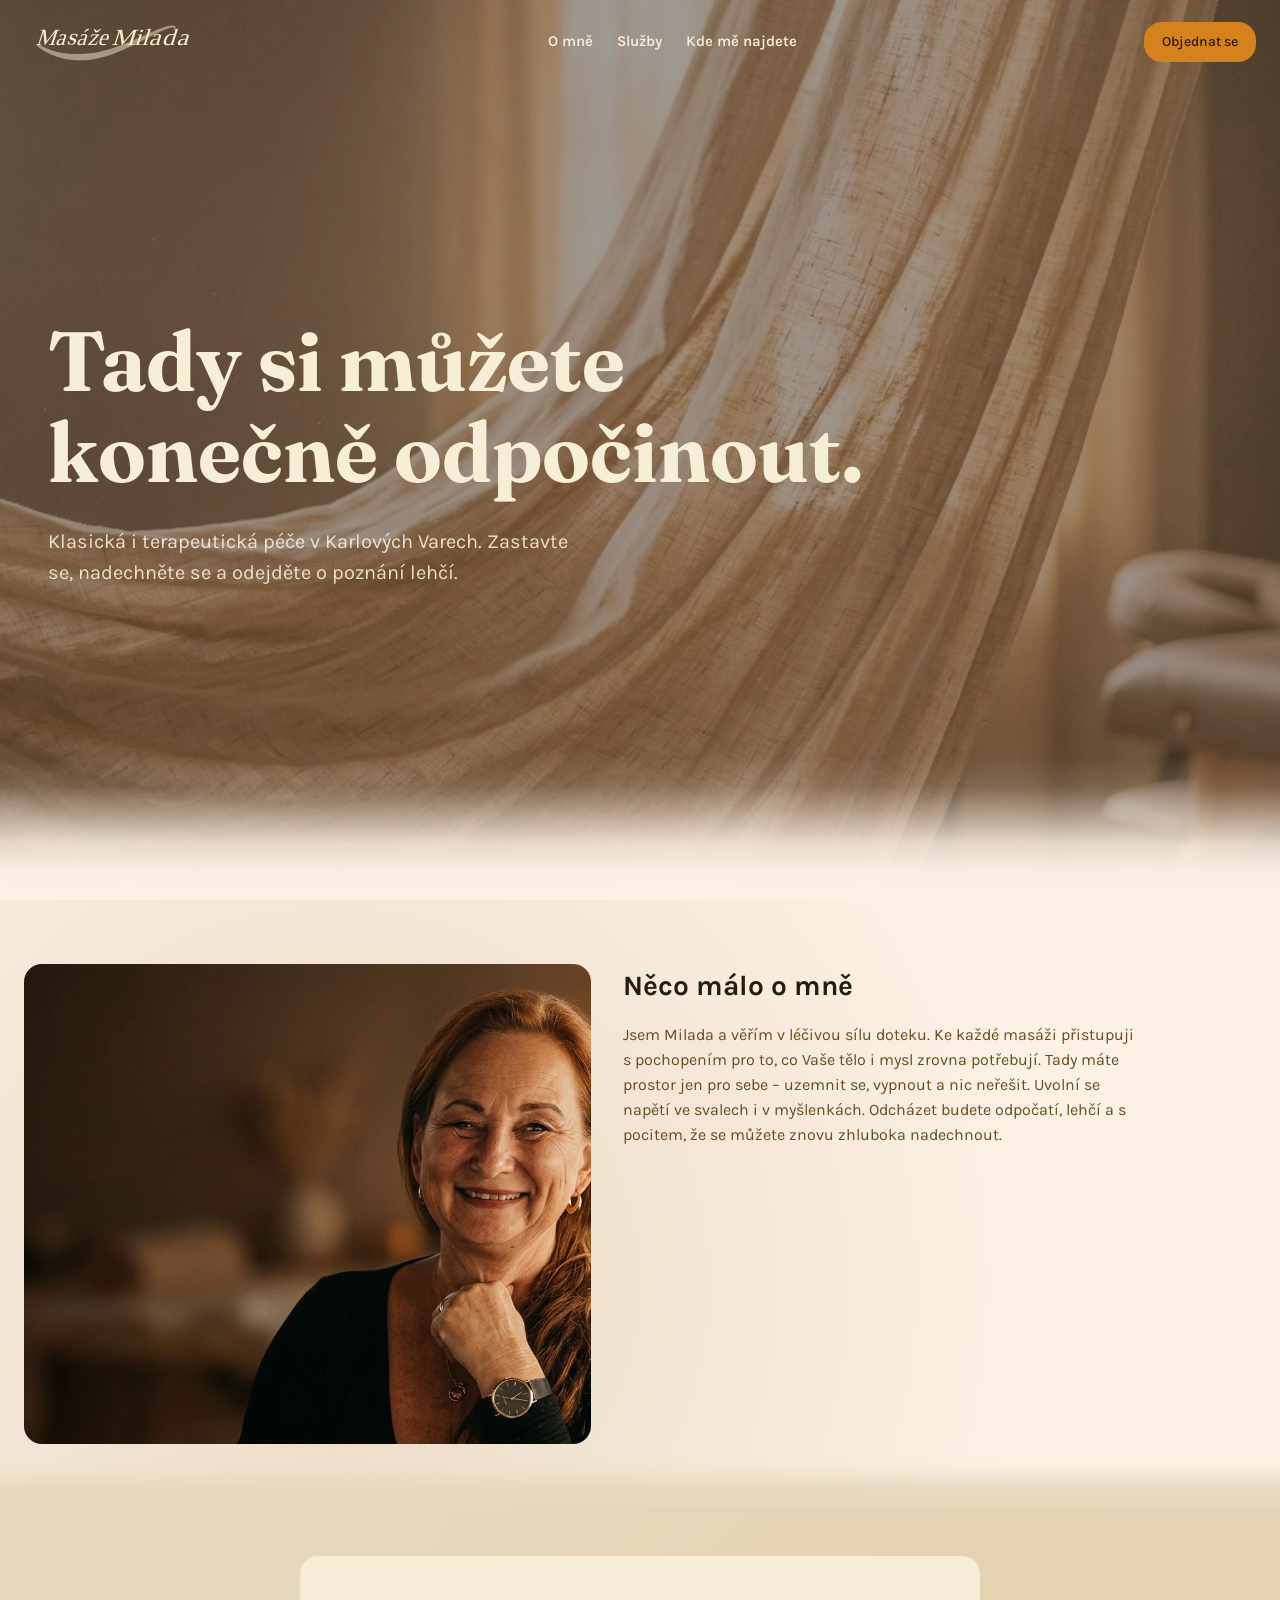
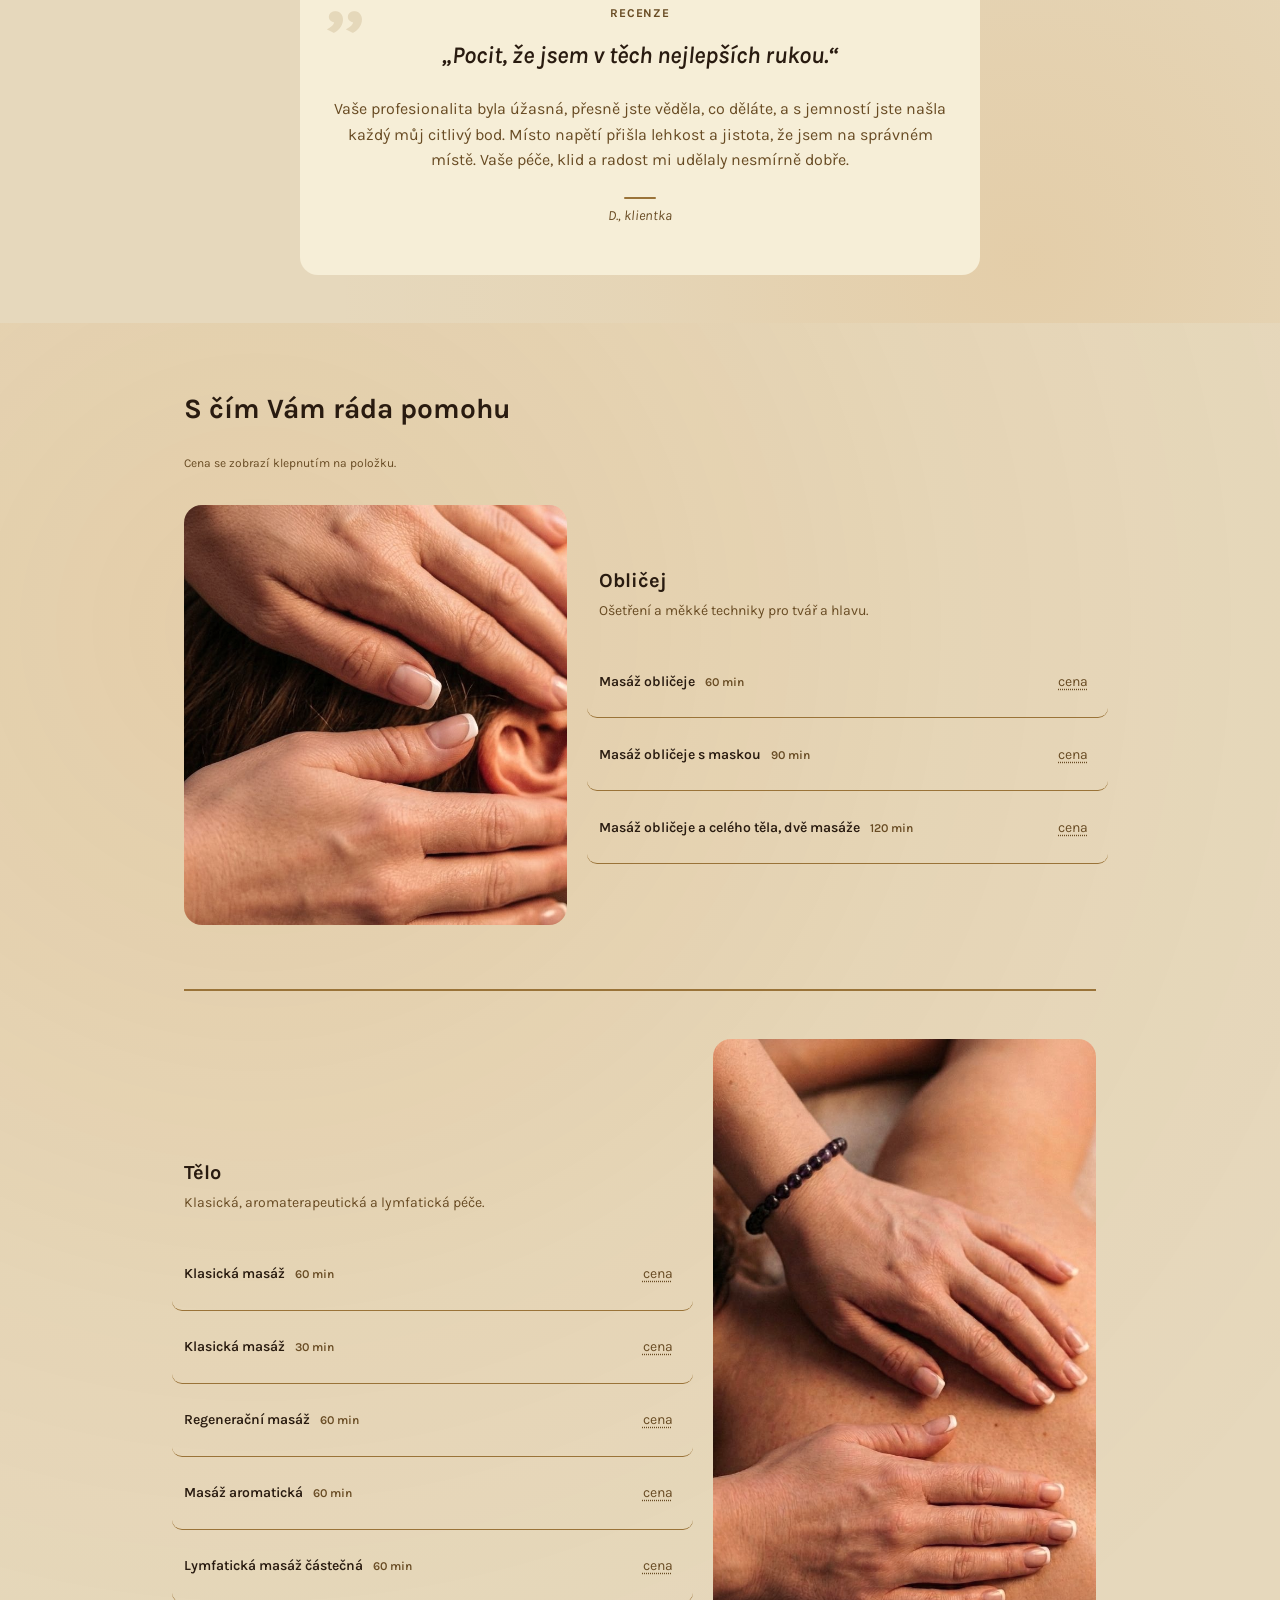
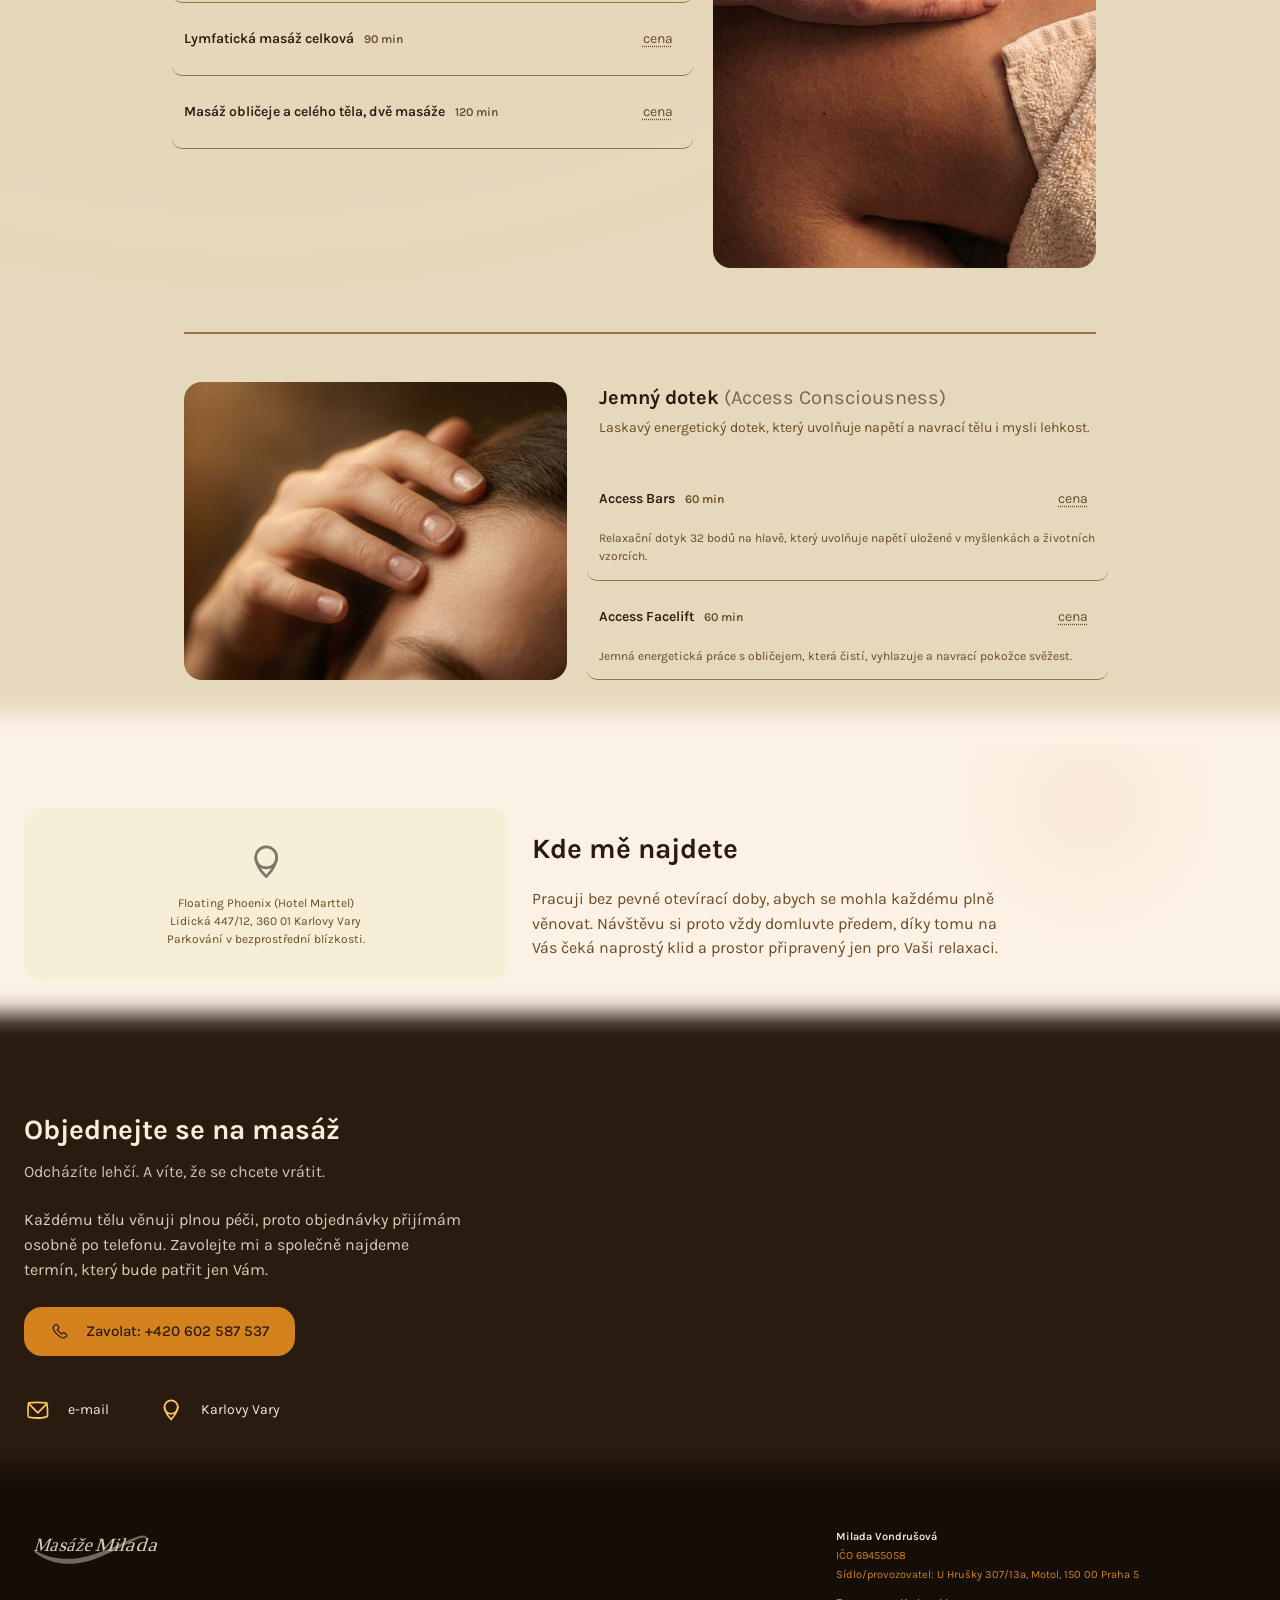
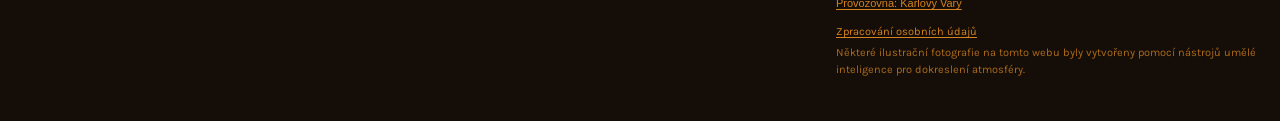
==== commit 8151e79d: "Vyřešit Lighthouse nálezy: výkon, kontrast, render-blocking fonty - Komprimovány fotky (JPEG q80, pr" ====
--- a/index.html
+++ b/index.html
@@ -4,6 +4,9 @@
 <meta charset="UTF-8">
 <meta name="viewport" content="width=device-width, initial-scale=1.0">
 <link rel="icon" type="image/svg+xml" href="favicon.svg">
+<link rel="preconnect" href="https://fonts.googleapis.com">
+<link rel="preconnect" href="https://fonts.gstatic.com" crossorigin>
+<link rel="stylesheet" href="https://fonts.googleapis.com/css2?family=Fraunces:opsz,wght,SOFT@6..144,100..900,0..100&family=Karla:wght@400;500;600;700&display=swap">
 <!-- TODO: nahradit https://REPLACE-DOMENA.cz/ reálnou doménou, až bude vybraná -->
 <link rel="canonical" href="https://REPLACE-DOMENA.cz/">
 <title>Masáže Milada — Karlovy Vary</title>
@@ -49,7 +52,6 @@
   Jeden kompletní dokument — CSS je uvnitř organizované po jasně
   pojmenovaných komponentách (viz nadpisy sekcí níž), ne ve zvláštním souboru.
 */
-@import url('https://fonts.googleapis.com/css2?family=Fraunces:opsz,wght,SOFT@6..144,100..900,0..100&family=Karla:wght@400;500;600;700&display=swap');
 
 :root{
   --dark:#291B10;
@@ -247,13 +249,13 @@
 .recenze .quote-eyebrow{
   position:relative; z-index:1;
   font-family:'Karla',sans-serif; font-size:12px; font-weight:700; letter-spacing:.08em; text-transform:uppercase;
-  color:var(--decor); margin:0 0 var(--sp-2);
+  color:var(--dark-surface); margin:0 0 var(--sp-2);
 }
 .recenze .quote-highlight{ position:relative; z-index:1; font-family:'Karla',sans-serif; font-style:italic; font-weight:600; font-size:24px; line-height:1.4; color:var(--dark); margin:0 0 var(--sp-3); }
 .recenze .quote-body{ position:relative; z-index:1; font-size:var(--fs-body); color:var(--dark-surface); line-height:1.6; margin:0; }
 .recenze .quote-signature{ position:relative; z-index:1; display:flex; flex-direction:column; align-items:center; gap:6px; margin-top:var(--sp-3); }
 .recenze .signature-rule{ width:32px; height:2px; border-radius:2px; background:var(--decor); }
-.recenze .signature-name{ font-family:'Karla',sans-serif; font-style:italic; font-size:var(--fs-small); color:var(--decor); }
+.recenze .signature-name{ font-family:'Karla',sans-serif; font-style:italic; font-size:var(--fs-small); color:var(--dark-surface); }
 
 /* ---------- SLUŽBY (Proměna — scannable, bez motion, bez rámečku fotek) ---------- */
 .sluzby{
@@ -386,7 +388,7 @@
 /* Revidováno (Sebastian, 24. 8. 2026): footer byl jeden centrovaný blok bez vizuální váhy.
    Nově dva sloupce — logo jako identity anchor vlevo, legal obsah (stále "poznámka pod čarou",
    ne navigace) vpravo. Na mobilu se sloupce skládají pod sebe. */
-footer.wire{ background:#150e08; color:var(--decor); padding:var(--sp-4) 0; font-size:11px; }
+footer.wire{ background:#150e08; color:var(--cta); padding:var(--sp-4) 0; font-size:11px; }
 footer.wire .inner{ display:flex; flex-direction:column; gap:var(--sp-4); }
 footer.wire .brand{ display:flex; align-items:flex-start; }
 footer.wire .footer-logo{ height:42px; width:auto; opacity:.85; }
@@ -394,13 +396,13 @@
 footer.wire .legal{ display:flex; flex-direction:column; gap:2px; }
 footer.wire .legal b{ color:var(--light-surface); font-size:11px; font-weight:600; }
 footer.wire .provozovna-btn{
-  align-self:flex-start; border:none; color:var(--decor); background:transparent;
+  align-self:flex-start; border:none; color:var(--cta); background:transparent;
   padding:4px 0; font-size:11px; cursor:pointer; text-decoration:underline; text-underline-offset:2px;
   min-height:32px; margin-top:2px;
 }
 footer.wire .links{ display:flex; gap:var(--sp-2); flex-wrap:wrap; margin-top:6px; }
-footer.wire .links a{ color:var(--decor); text-decoration:none; }
-footer.wire .legal-link{ color:var(--decor); text-decoration:underline; text-underline-offset:2px; background:none; border:none; padding:0; font-size:11px; font-family:'Karla',sans-serif; cursor:pointer; }
+footer.wire .links a{ color:var(--cta); text-decoration:none; }
+footer.wire .legal-link{ color:var(--cta); text-decoration:underline; text-underline-offset:2px; background:none; border:none; padding:0; font-size:11px; font-family:'Karla',sans-serif; cursor:pointer; }
 
 /* ---------- GDPR modal ---------- */
 .gdpr-modal{ position:fixed; inset:0; z-index:200; display:flex; align-items:center; justify-content:center; padding:var(--sp-3); opacity:0; pointer-events:none; transition:opacity 250ms ease; }
@@ -481,7 +483,7 @@
 
 <!-- ================= HERO (Příchod — bez paralaxu) ================= -->
 <header id="hero" class="hero">
-  <img src="hero.jpg" alt="Jemně splývající textilie v teplém, tlumeném světle">
+  <img src="hero.jpg" alt="Jemně splývající textilie v teplém, tlumeném světle" width="1376" height="768">
   <div class="inner">
     <h1>
       <span class="kinetic-line" data-kinetic-load><span class="word">Tady</span> <span class="word">si</span> <span class="word">můžete</span><br><span class="word">konečně</span> <span class="word">odpočinout.</span></span>
@@ -494,7 +496,7 @@
 <section id="o-milade" class="o-milade">
   <div class="layer"></div>
   <div class="container inner">
-    <div class="photo"><img src="o-milade.jpg" alt="Milada Vondrušová, masérka"></div>
+    <div class="photo"><img src="o-milade.jpg" alt="Milada Vondrušová, masérka" width="1376" height="768"></div>
     <div class="text">
       <h2>Něco málo o mně</h2>
       <p class="intro">Jsem Milada a věřím v léčivou sílu doteku. Ke každé masáži přistupuji s pochopením pro to, co Vaše tělo i mysl zrovna potřebují. Tady máte prostor jen pro sebe – uzemnit se, vypnout a nic neřešit. Uvolní se napětí ve svalech i v myšlenkách. Odcházet budete odpočatí, lehčí a s pocitem, že se můžete znovu zhluboka nadechnout.</p>
@@ -524,7 +526,7 @@
     <h2 class="sluzby-heading">S čím Vám ráda pomohu</h2>
     <p class="sluzby-note">Cena se zobrazí klepnutím na položku.</p>
     <div class="sub-block sub-block--split sub-block--photo-capped">
-      <div class="photo"><img src="sluzby-oblicej.jpg" alt="Masáž obličeje"></div>
+      <div class="photo"><img src="sluzby-oblicej.jpg" alt="Masáž obličeje" width="704" height="1524"></div>
       <div class="split-content">
         <h3>Obličej</h3>
         <p>Ošetření a měkké techniky pro tvář a hlavu.</p>
@@ -537,7 +539,7 @@
     </div>
 
     <div class="sub-block sub-block--split sub-block--split-reverse">
-      <div class="photo"><img src="sluzby-telo.jpg" alt="Masáž těla"></div>
+      <div class="photo"><img src="sluzby-telo.jpg" alt="Masáž těla" width="704" height="1524"></div>
       <div class="split-content">
         <h3>Tělo</h3>
         <p>Klasická, aromaterapeutická a lymfatická péče.</p>
@@ -554,7 +556,7 @@
     </div>
 
     <div class="sub-block sub-block--split">
-      <div class="photo"><img src="sluzby-access.jpg" alt="Jemný energetický dotek"></div>
+      <div class="photo"><img src="sluzby-access.jpg" alt="Jemný energetický dotek" width="1408" height="768"></div>
       <div class="split-content">
         <h3>Jemný dotek <span style="font-weight:400;opacity:.6;">(Access Consciousness)</span></h3>
         <p>Laskavý energetický dotek, který uvolňuje napětí a navrací tělu i mysli lehkost.</p>
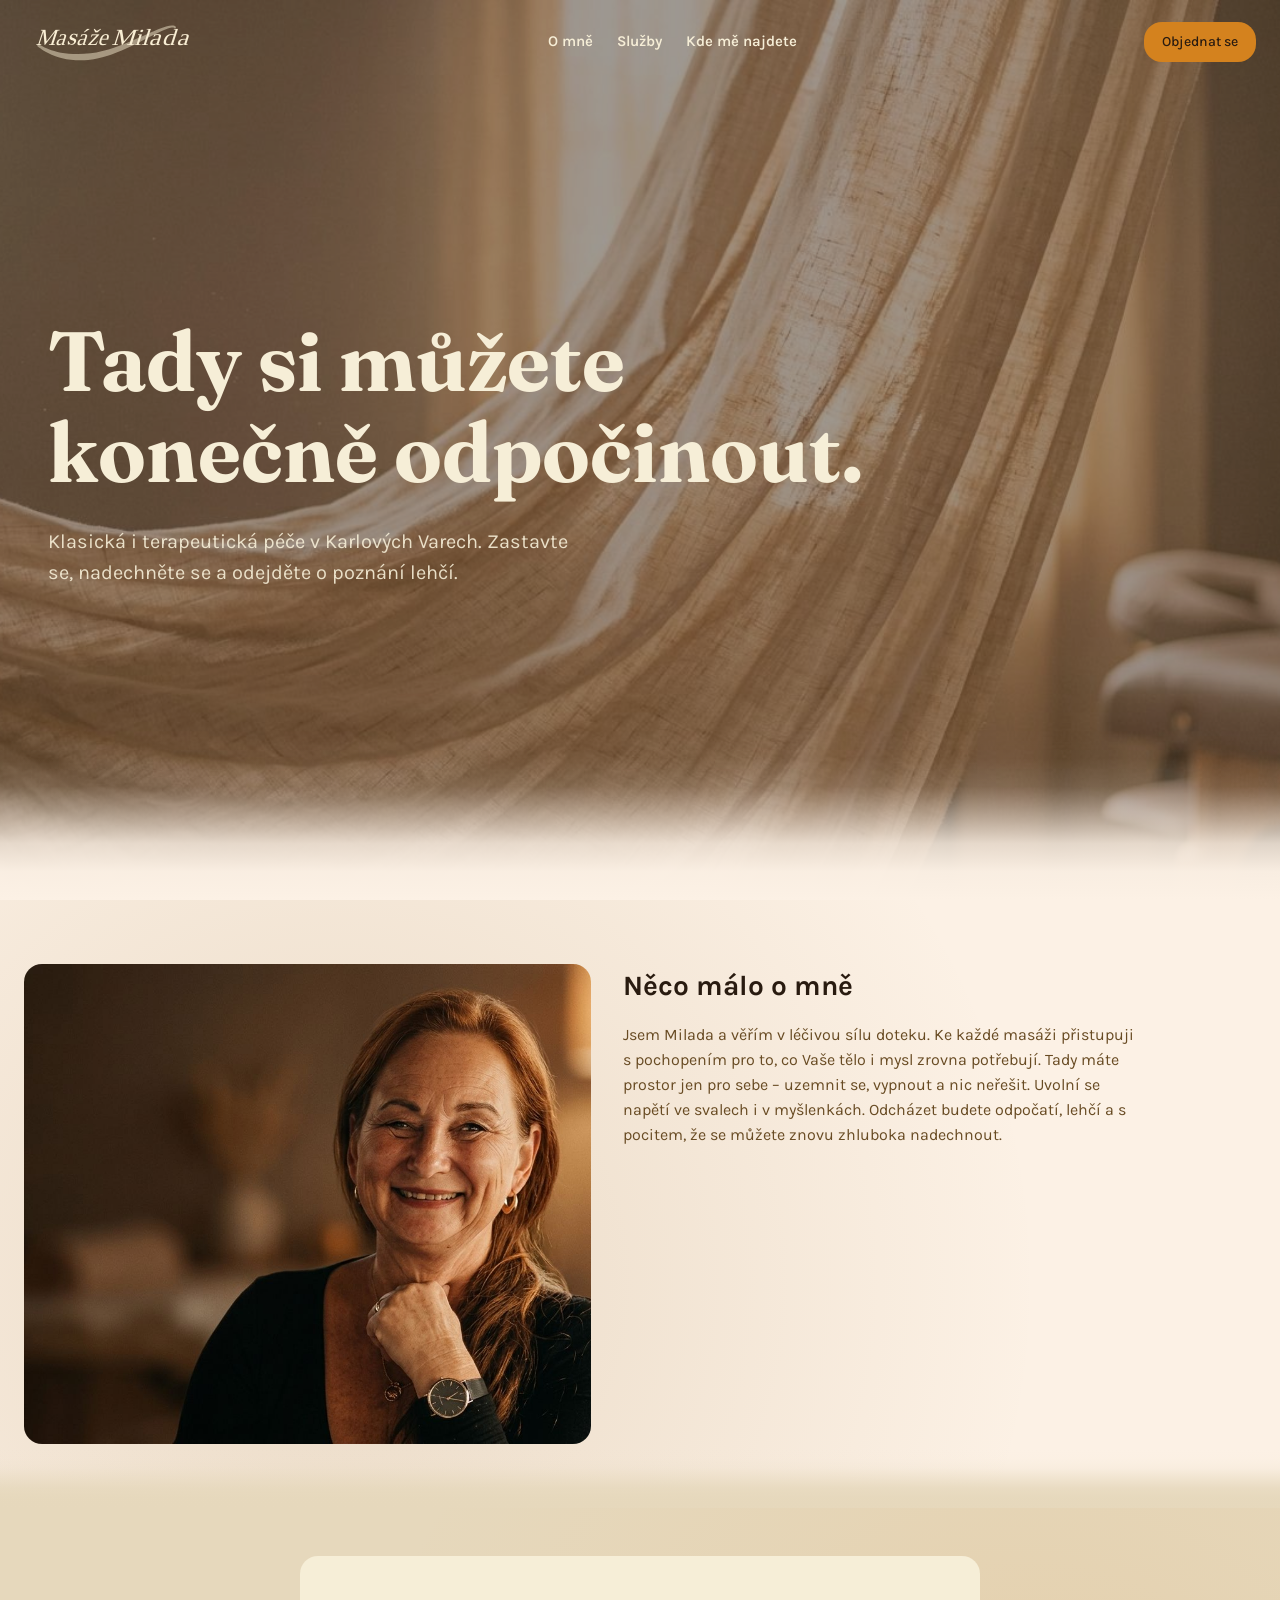
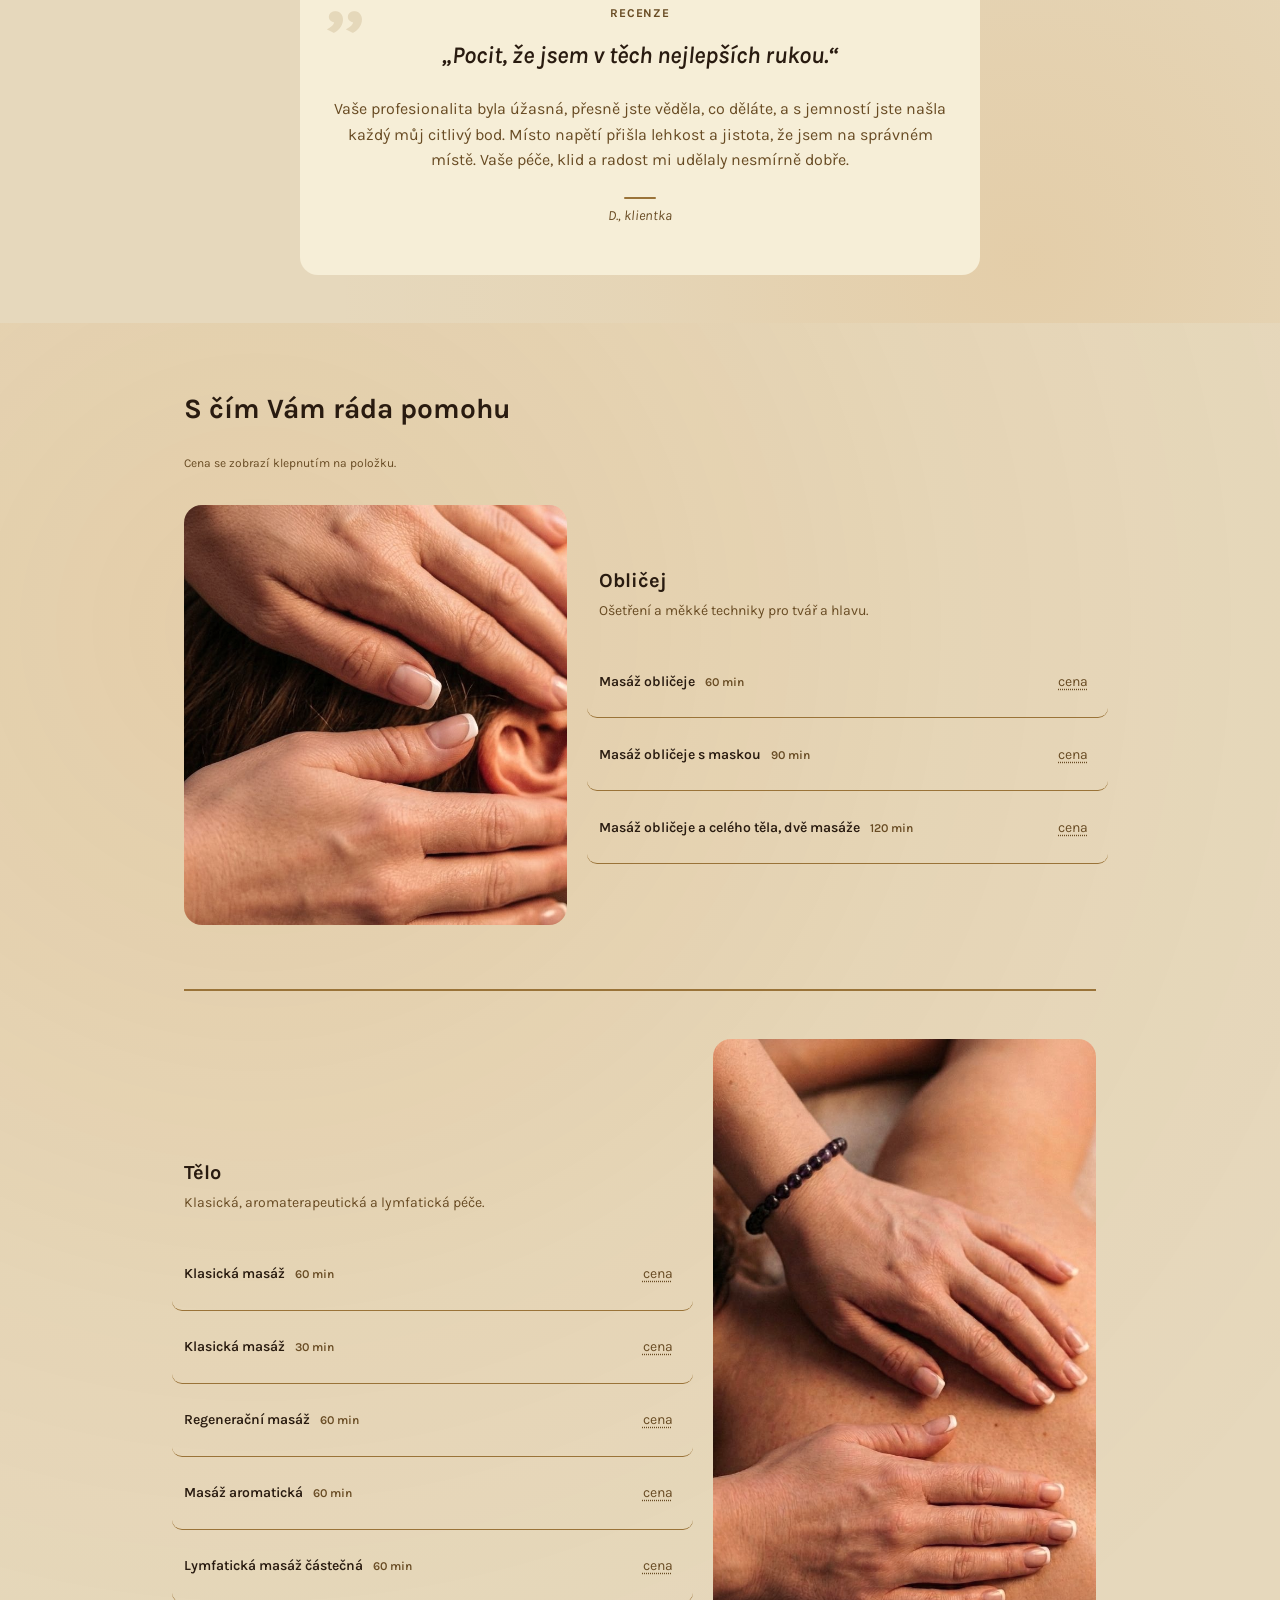
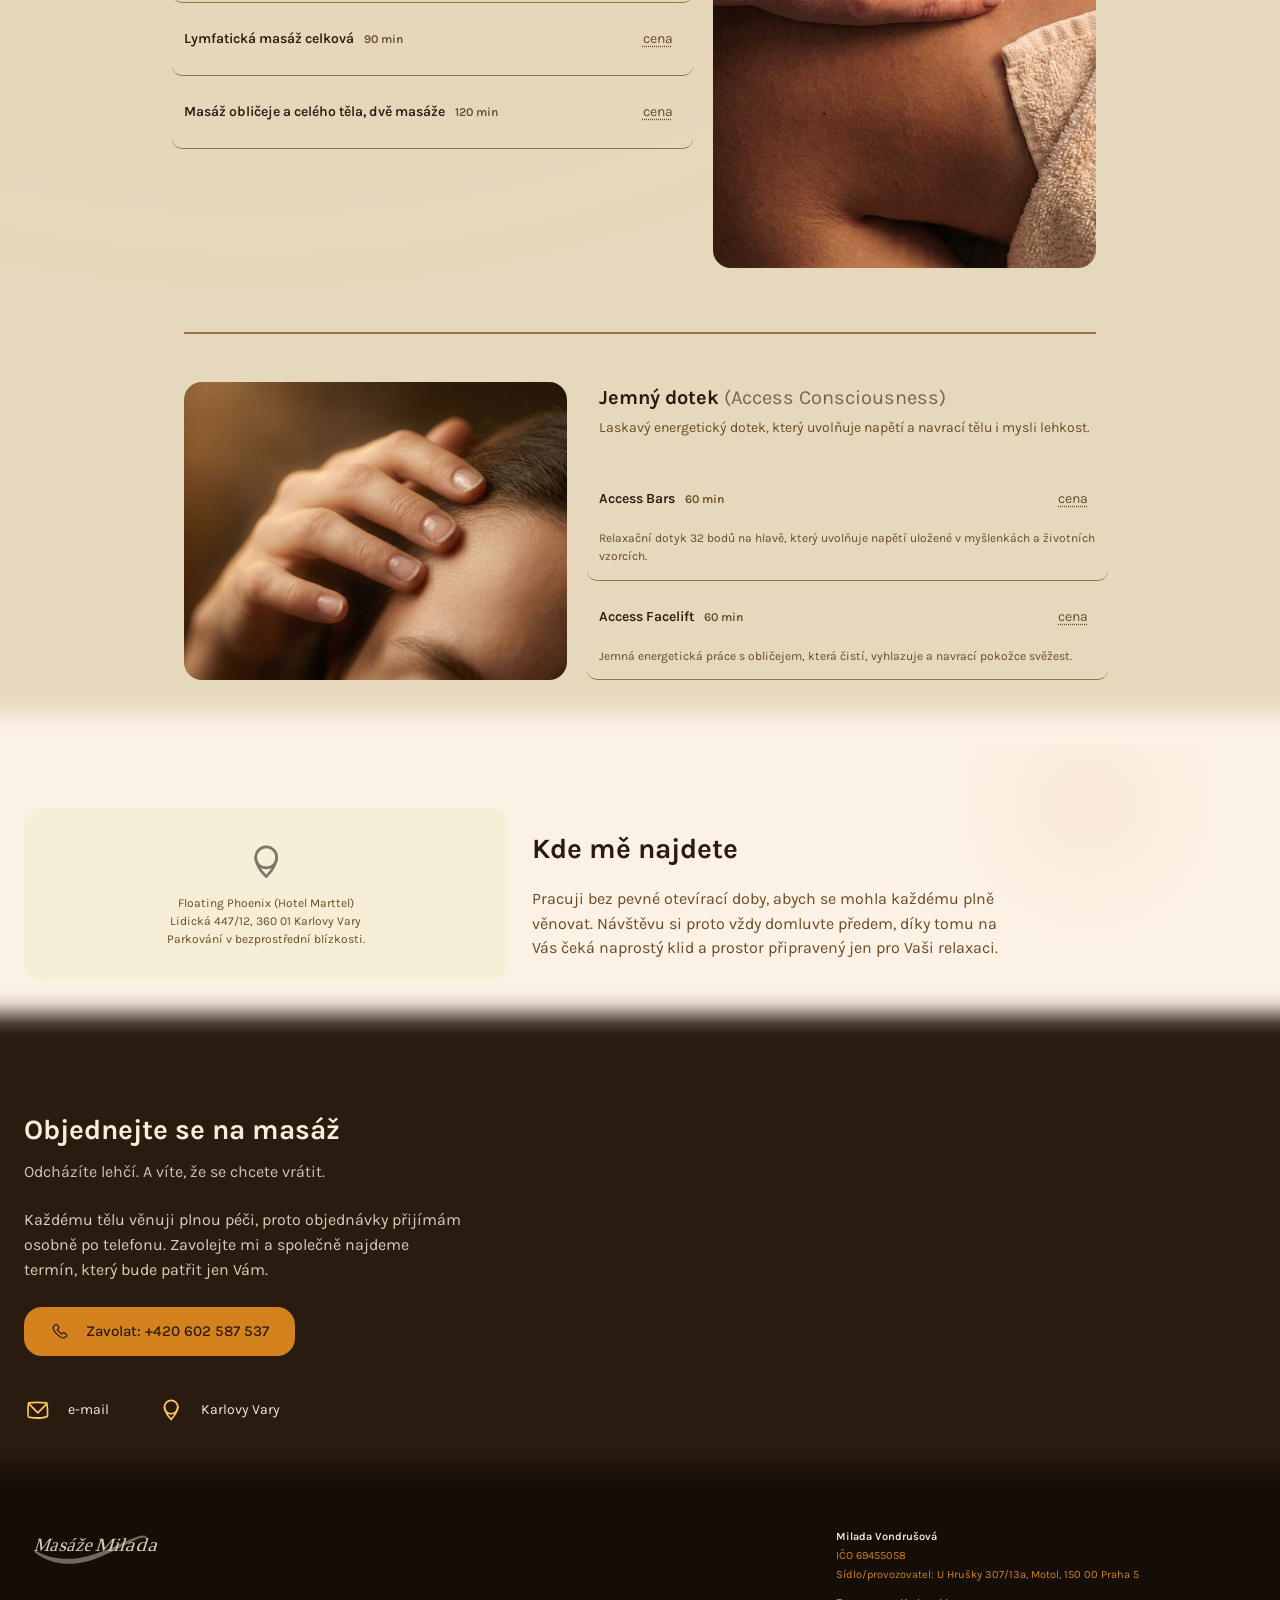
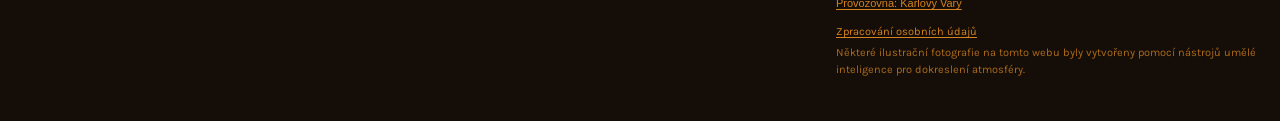
==== commit af0deabe: "Opravit oříznutí fotky Milady na tabletu a desktopu Co-Authored-By: Claude Sonnet 5 <noreply@anthrop" ====
--- a/index.html
+++ b/index.html
@@ -212,7 +212,7 @@
 }
 .o-milade .inner{ position:relative; z-index:1; display:flex; flex-direction:column; gap:var(--sp-4); padding-top:var(--sp-8); padding-bottom:var(--sp-8); }
 .o-milade .photo{ width:100%; border-radius:var(--radius); overflow:hidden; }
-.o-milade .photo img{ width:100%; height:340px; object-fit:cover; }
+.o-milade .photo img{ width:100%; height:340px; object-fit:cover; object-position:72% center; }
 .o-milade h2{ font-family:'Karla',sans-serif; font-weight:700; font-size:var(--fs-h2); margin:0 0 var(--sp-2); color:var(--dark); }
 .o-milade p.intro{ font-family:'Karla',sans-serif; font-size:var(--fs-body); color:var(--dark-surface); margin:0; max-width:52ch; }
 @media (min-width:640px){
@@ -483,7 +483,7 @@
 
 <!-- ================= HERO (Příchod — bez paralaxu) ================= -->
 <header id="hero" class="hero">
-  <img src="hero.jpg" alt="Jemně splývající textilie v teplém, tlumeném světle" width="1376" height="768">
+  <img src="hero.jpg" alt="Jemně splývající textilie v teplém, tlumeném světle" width="1376" height="768" fetchpriority="high">
   <div class="inner">
     <h1>
       <span class="kinetic-line" data-kinetic-load><span class="word">Tady</span> <span class="word">si</span> <span class="word">můžete</span><br><span class="word">konečně</span> <span class="word">odpočinout.</span></span>
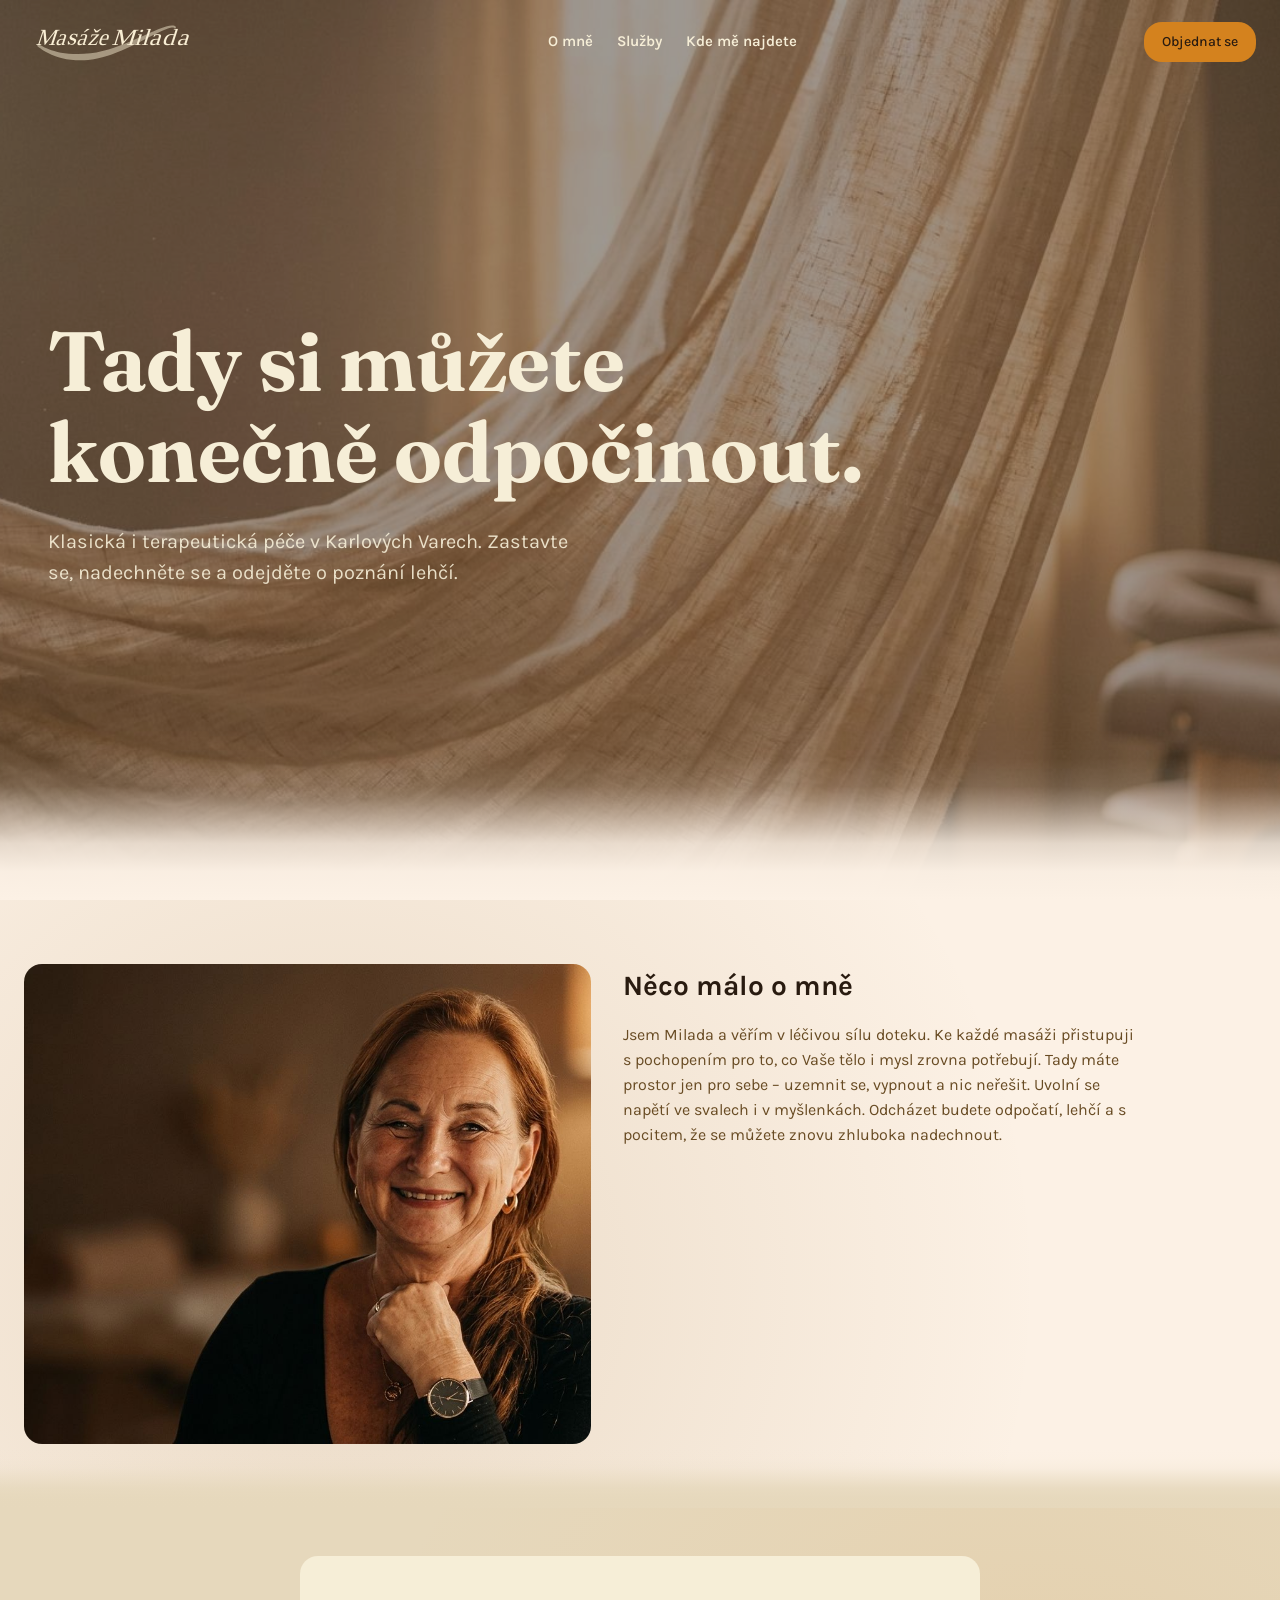
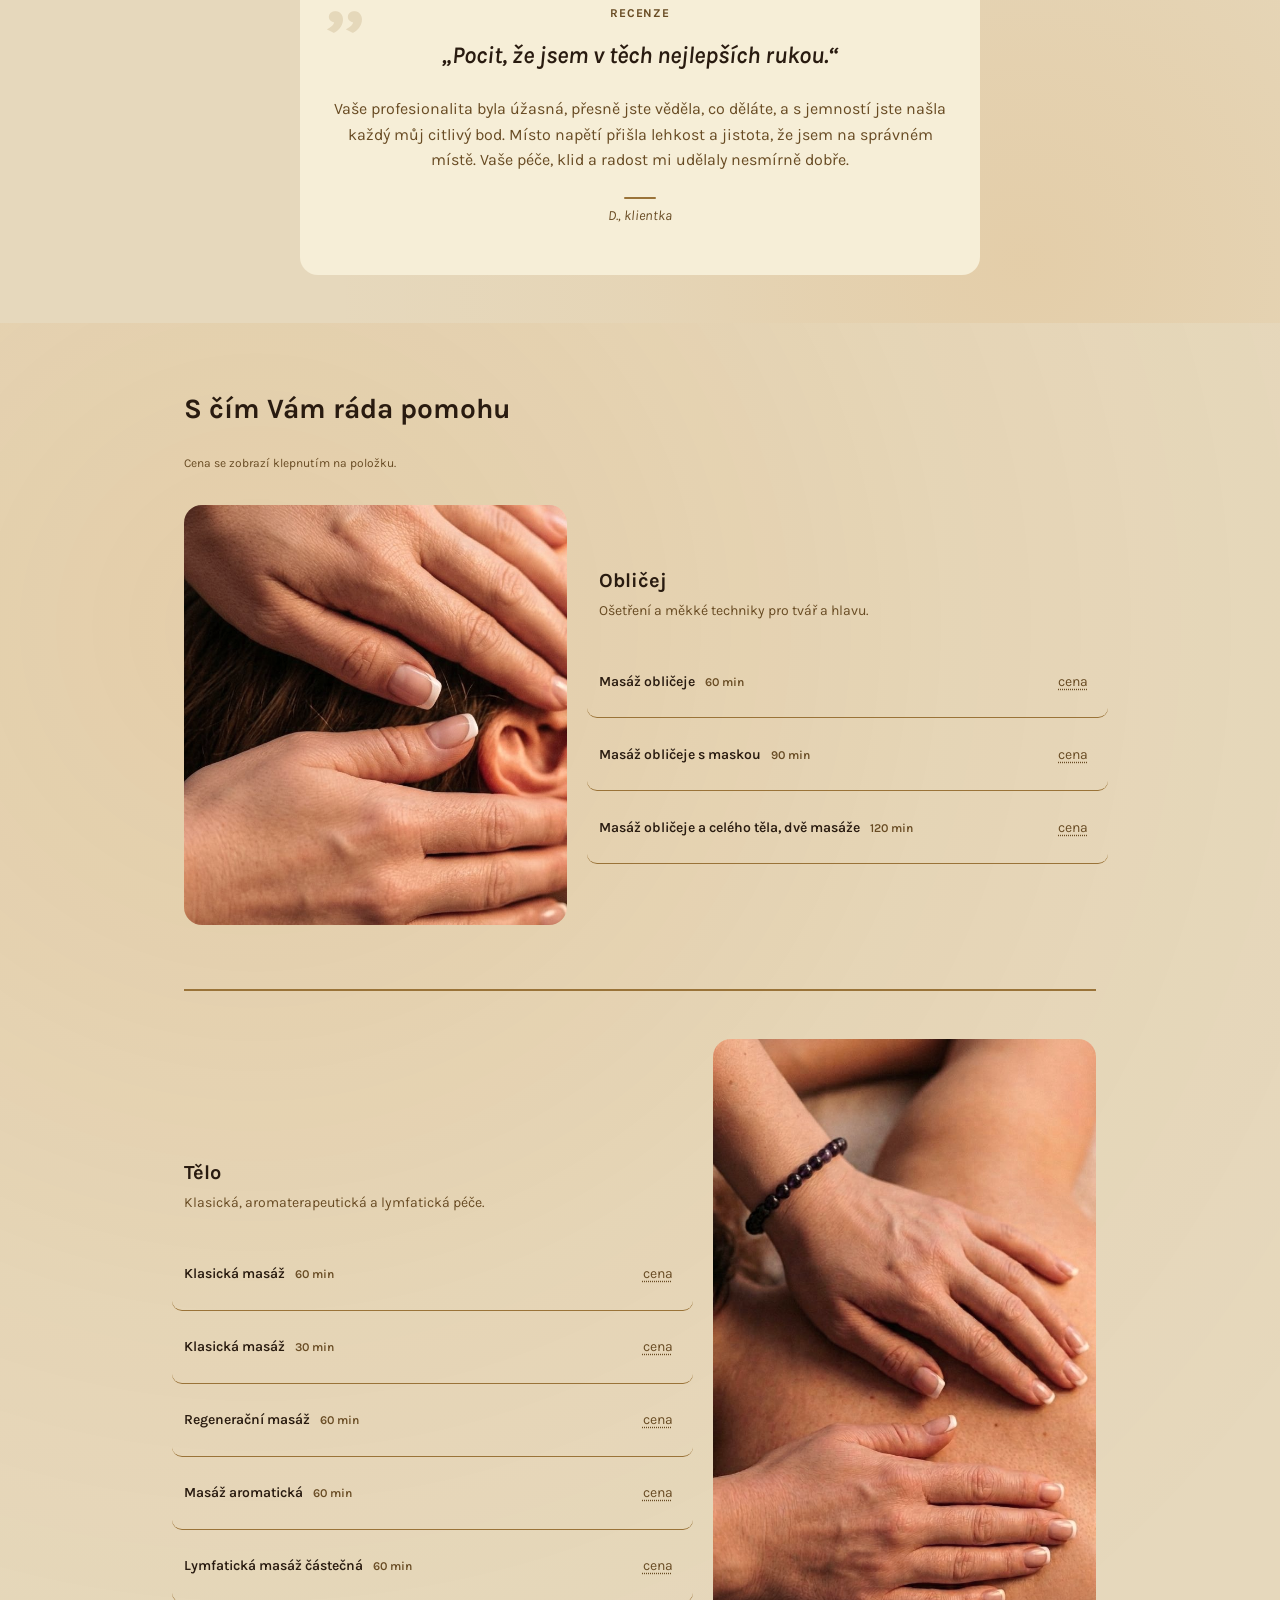
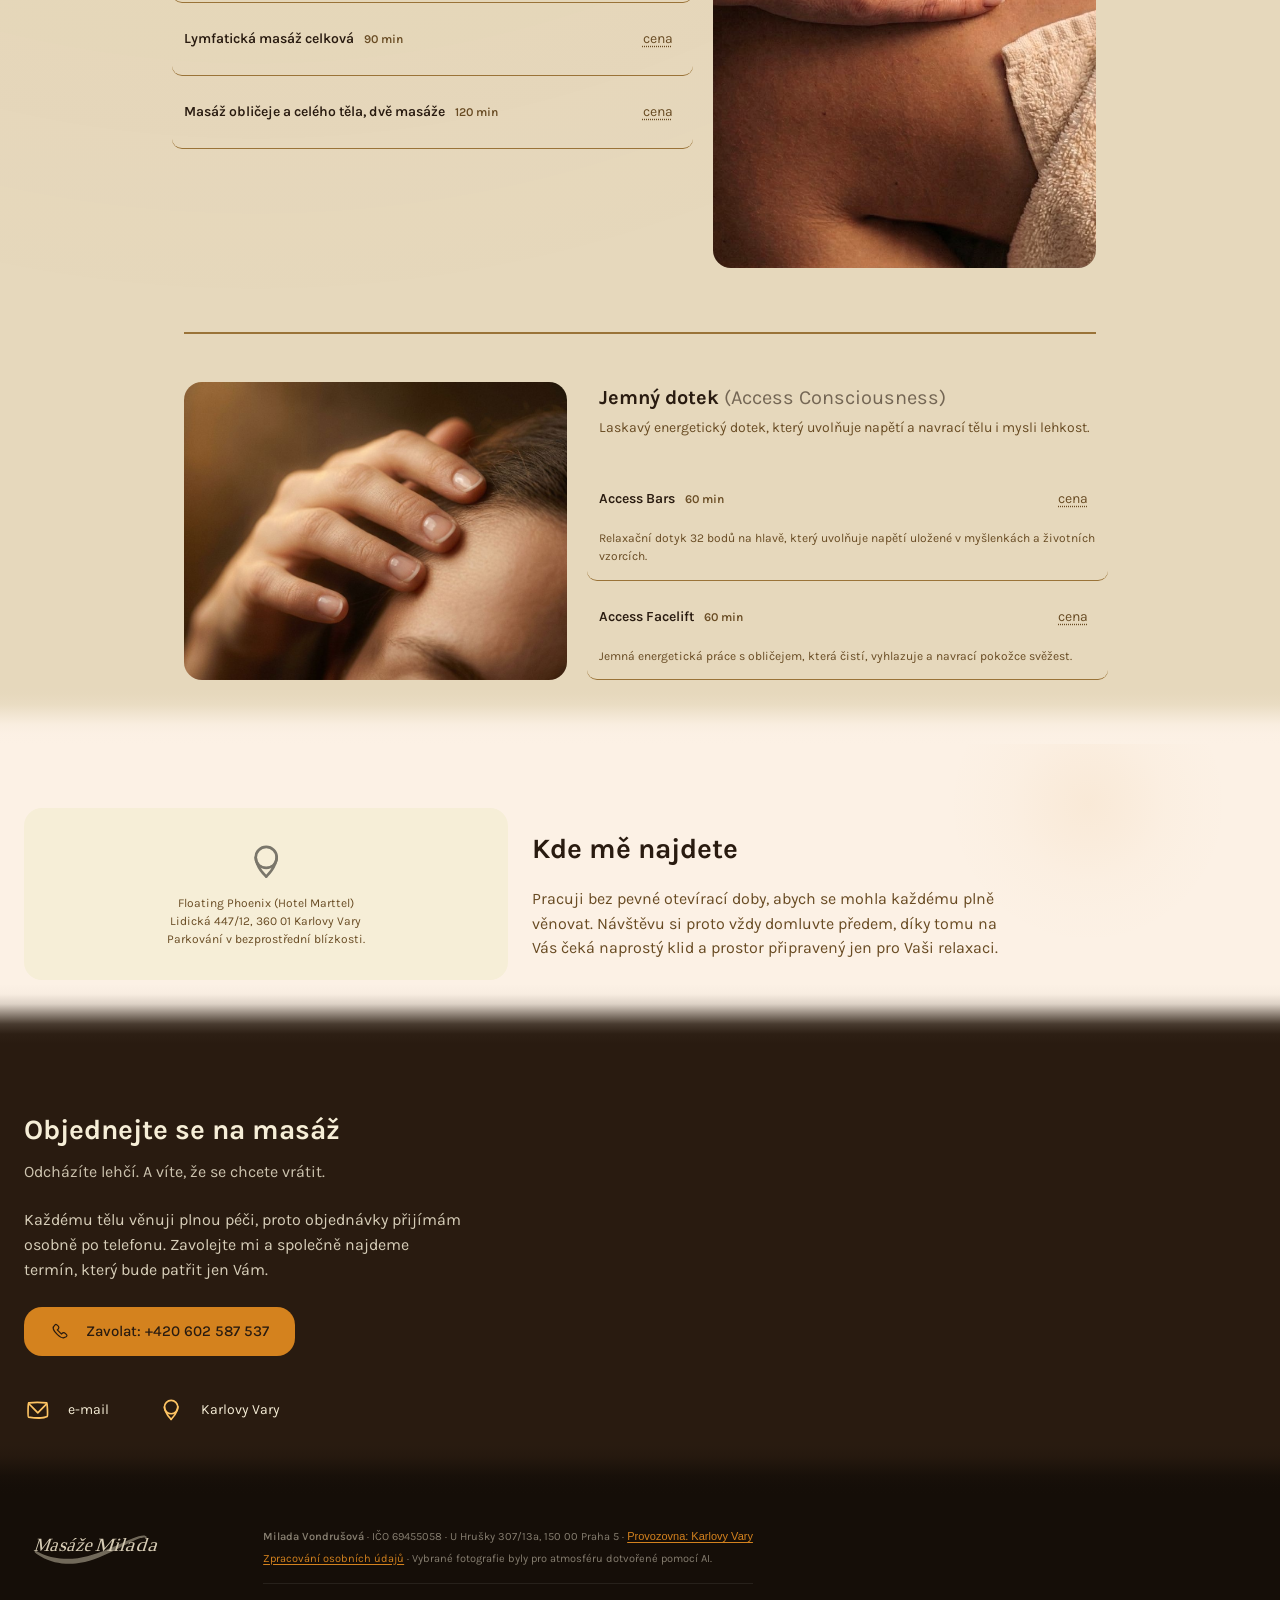
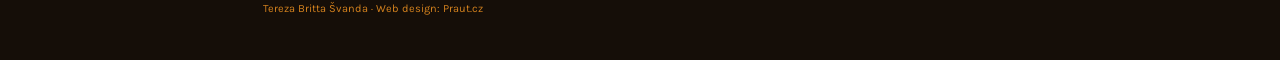
==== commit e34ad149: "Redesign footer: tichá hierarchie barev, credit řádek, kompaktnější layout Co-Authored-By: Claude So" ====
--- a/index.html
+++ b/index.html
@@ -388,21 +388,21 @@
 /* Revidováno (Sebastian, 24. 8. 2026): footer byl jeden centrovaný blok bez vizuální váhy.
    Nově dva sloupce — logo jako identity anchor vlevo, legal obsah (stále "poznámka pod čarou",
    ne navigace) vpravo. Na mobilu se sloupce skládají pod sebe. */
-footer.wire{ background:#150e08; color:var(--cta); padding:var(--sp-4) 0; font-size:11px; }
+footer.wire{ background:#150e08; color:#867e70; padding:var(--sp-4) 0; font-size:11px; }
 footer.wire .inner{ display:flex; flex-direction:column; gap:var(--sp-4); }
 footer.wire .brand{ display:flex; align-items:flex-start; }
 footer.wire .footer-logo{ height:42px; width:auto; opacity:.85; }
-footer.wire .legal-block{ max-width:60ch; }
-footer.wire .legal{ display:flex; flex-direction:column; gap:2px; }
-footer.wire .legal b{ color:var(--light-surface); font-size:11px; font-weight:600; }
+footer.wire .legal-block{ max-width:640px; }
+footer.wire .legal-line{ margin:0 0 4px; line-height:1.6; }
+footer.wire .legal-line b{ color:inherit; font-weight:600; }
 footer.wire .provozovna-btn{
-  align-self:flex-start; border:none; color:var(--cta); background:transparent;
-  padding:4px 0; font-size:11px; cursor:pointer; text-decoration:underline; text-underline-offset:2px;
-  min-height:32px; margin-top:2px;
-}
-footer.wire .links{ display:flex; gap:var(--sp-2); flex-wrap:wrap; margin-top:6px; }
-footer.wire .links a{ color:var(--cta); text-decoration:none; }
+  display:inline; border:none; color:var(--cta); background:transparent;
+  padding:0; font-size:11px; cursor:pointer; text-decoration:underline; text-underline-offset:2px;
+}
 footer.wire .legal-link{ color:var(--cta); text-decoration:underline; text-underline-offset:2px; background:none; border:none; padding:0; font-size:11px; font-family:'Karla',sans-serif; cursor:pointer; }
+footer.wire .credit{ margin-top:var(--sp-2); padding-top:var(--sp-2); border-top:1px solid rgba(255,255,255,.08); font-size:11px; }
+footer.wire .credit a{ color:var(--cta); text-decoration:none; }
+footer.wire .credit a:hover{ text-decoration:underline; }
 
 /* ---------- GDPR modal ---------- */
 .gdpr-modal{ position:fixed; inset:0; z-index:200; display:flex; align-items:center; justify-content:center; padding:var(--sp-3); opacity:0; pointer-events:none; transition:opacity 250ms ease; }
@@ -426,9 +426,8 @@
   display:flex; align-items:center; justify-content:center; padding:0;
 }
 .gdpr-modal__close svg{ width:14px; height:14px; }
-footer.wire .ai-note{ font-size:11px; opacity:.8; margin-top:6px; }
 @media (min-width:640px){
-  footer.wire .inner{ flex-direction:row; justify-content:space-between; align-items:flex-start; gap:var(--sp-6); }
+  footer.wire .inner{ flex-direction:row; justify-content:flex-start; align-items:flex-start; gap:var(--sp-12); }
 }
 
 /* ---------- prefers-reduced-motion ---------- */
@@ -610,16 +609,9 @@
       <img src="logo.svg" alt="Masáže Milada" class="footer-logo">
     </div>
     <div class="legal-block">
-      <div class="legal">
-        <b>Milada Vondrušová</b>
-        <span>IČO 69455058</span>
-        <span>Sídlo/provozovatel: U Hrušky 307/13a, Motol, 150 00 Praha 5</span>
-        <button class="provozovna-btn" onclick="document.getElementById('kde').scrollIntoView({behavior:'smooth'})">Provozovna: Karlovy Vary</button>
-      </div>
-      <div class="links">
-        <button type="button" class="legal-link" id="gdprOpenBtn">Zpracování osobních údajů</button>
-      </div>
-      <p class="ai-note">Některé ilustrační fotografie na tomto webu byly vytvořeny pomocí nástrojů umělé inteligence pro dokreslení atmosféry.</p>
+      <p class="legal-line"><b>Milada Vondrušová</b> · IČO 69455058 · U Hrušky 307/13a, 150 00 Praha 5 · <button class="provozovna-btn" onclick="document.getElementById('kde').scrollIntoView({behavior:'smooth'})">Provozovna: Karlovy Vary</button></p>
+      <p class="legal-line"><button type="button" class="legal-link" id="gdprOpenBtn">Zpracování osobních údajů</button> · Vybrané fotografie byly pro atmosféru dotvořené pomocí AI.</p>
+      <p class="credit"><a href="https://www.praut.cz" target="_blank" rel="noopener">Tereza Britta Švanda · Web design: Praut.cz</a></p>
     </div>
   </div>
 </footer>
